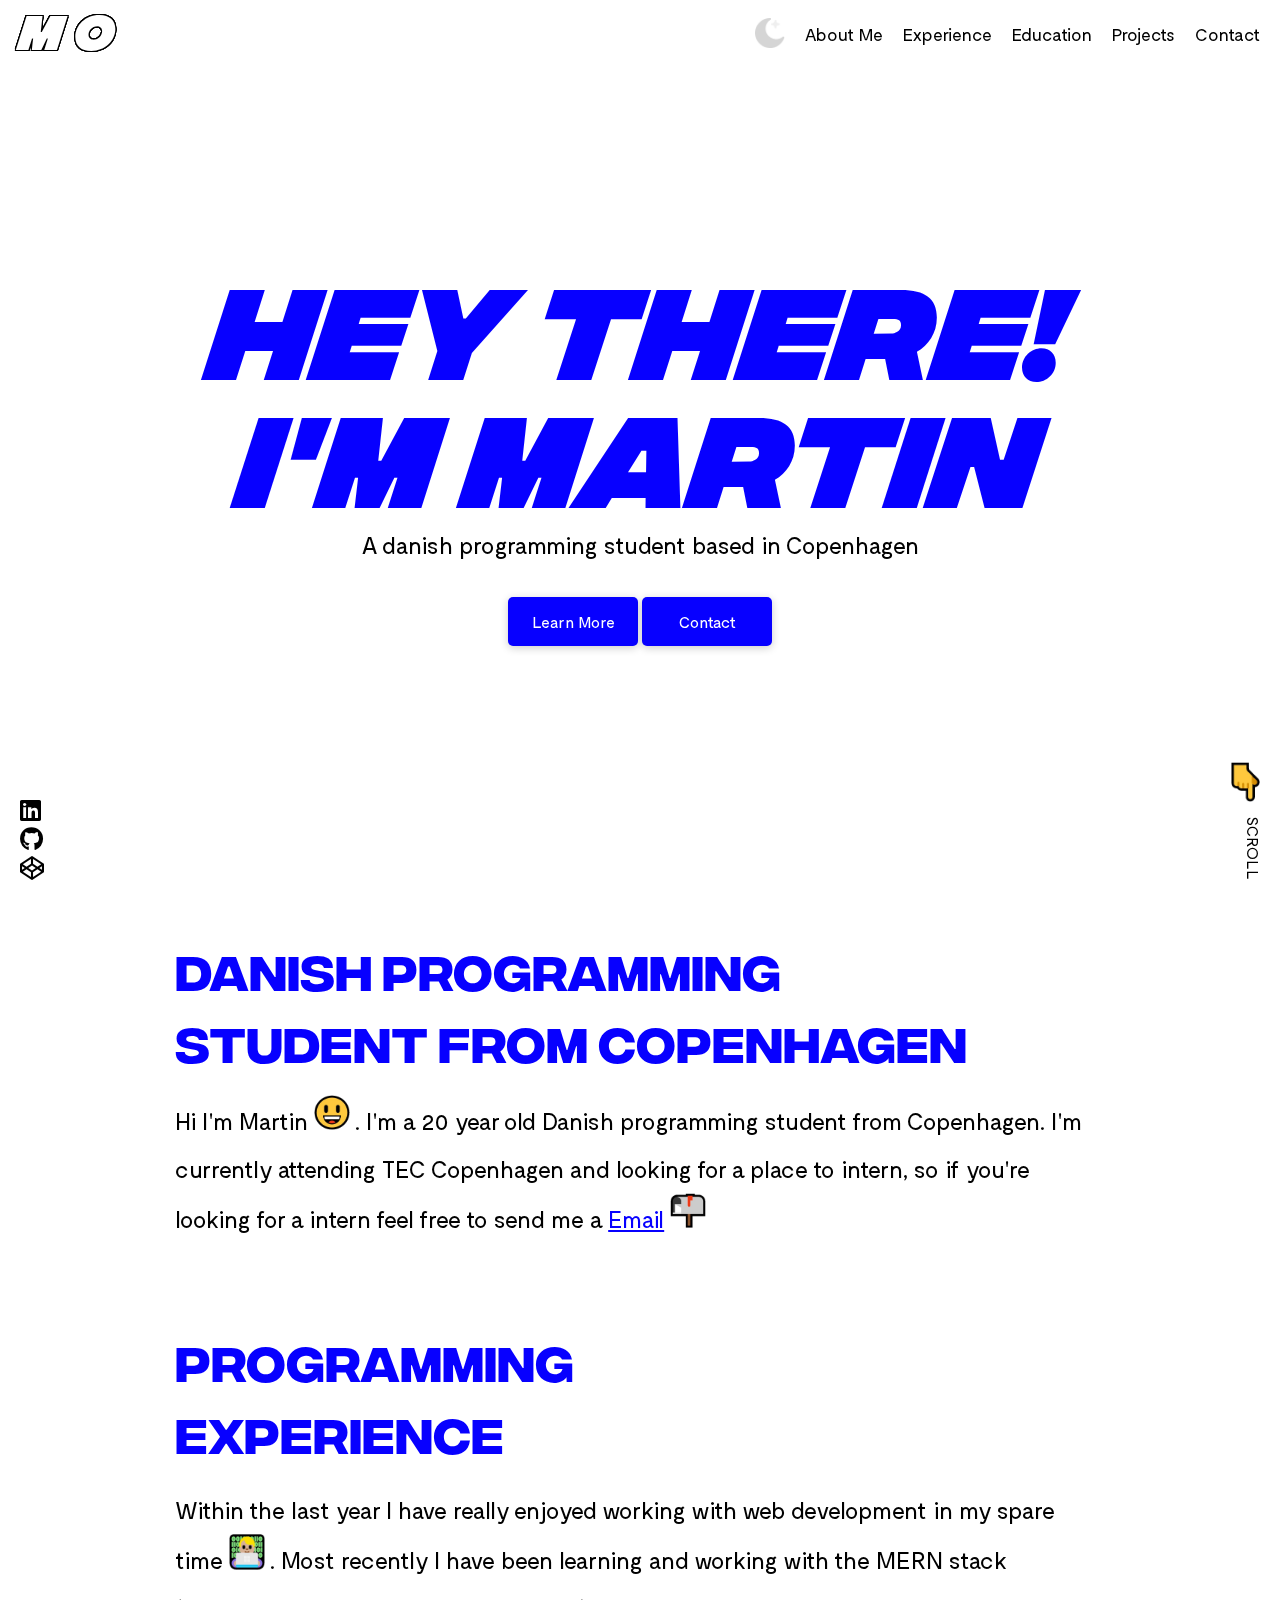
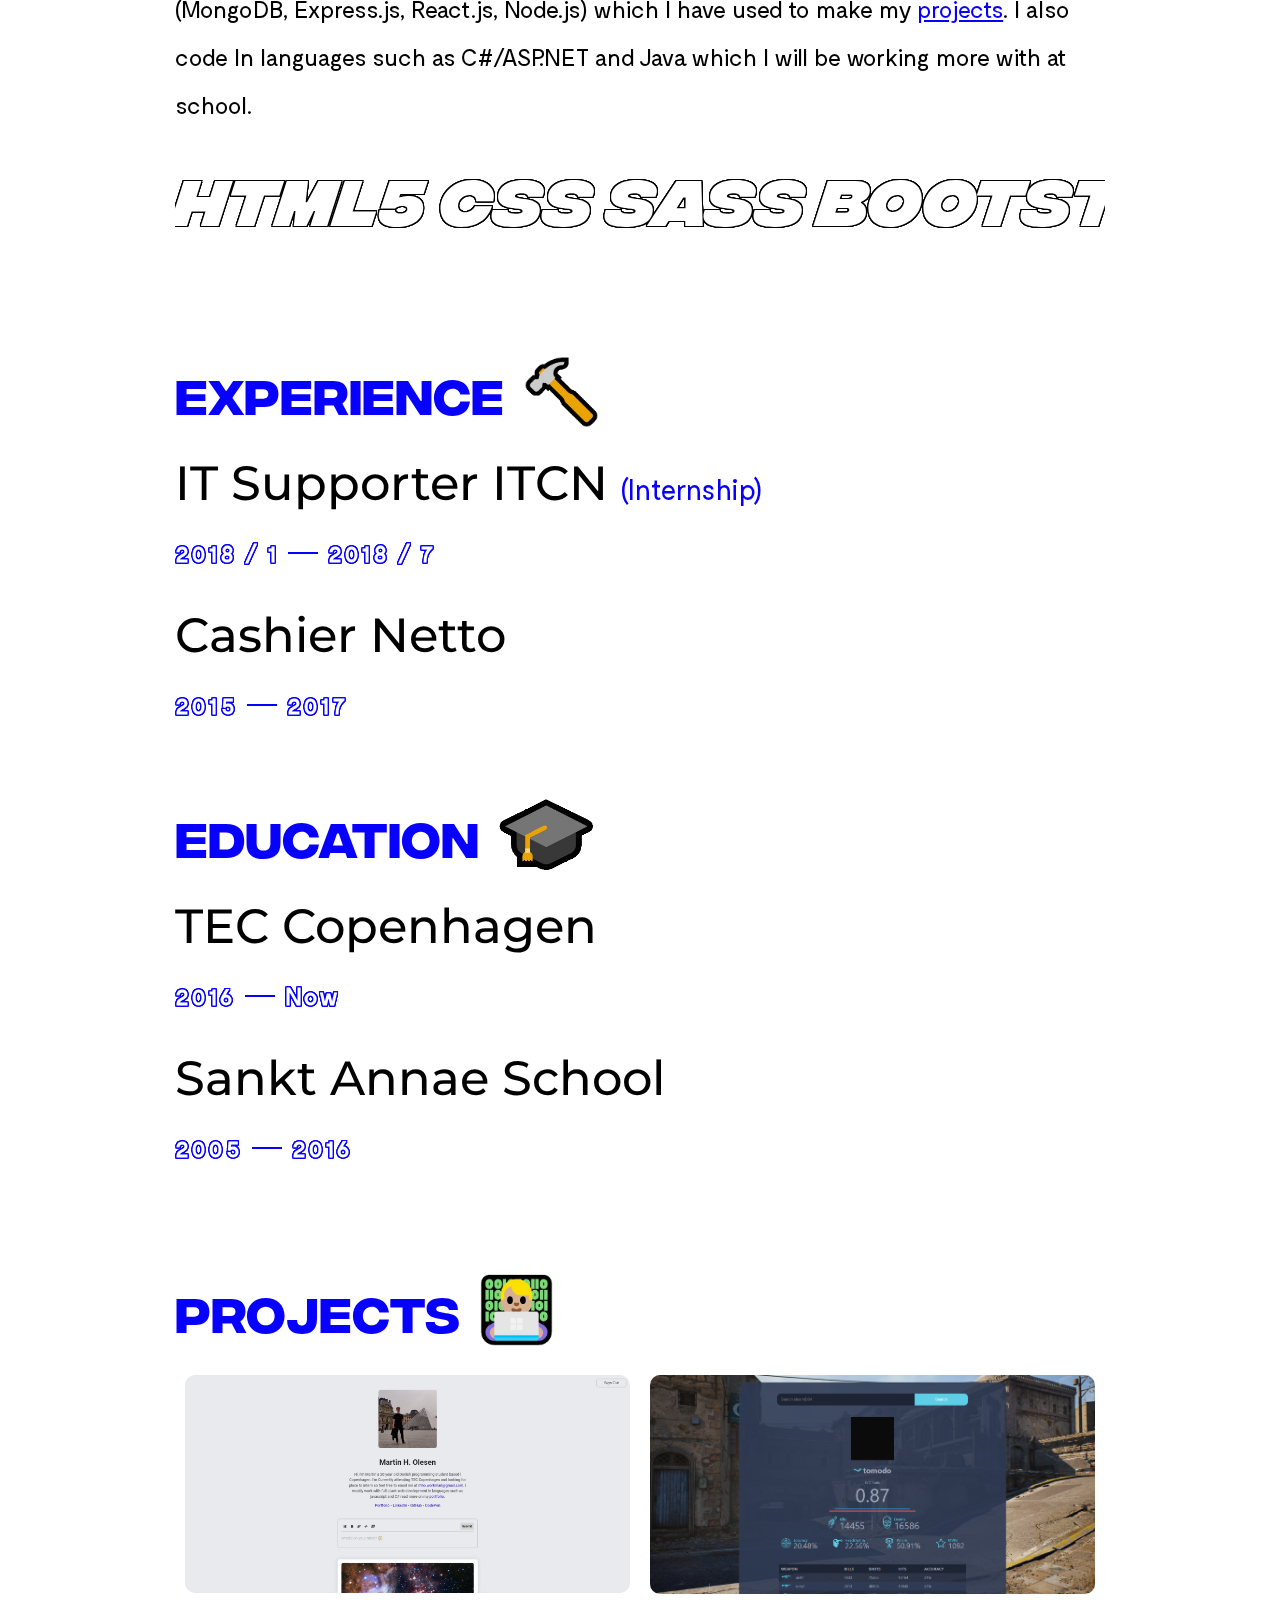
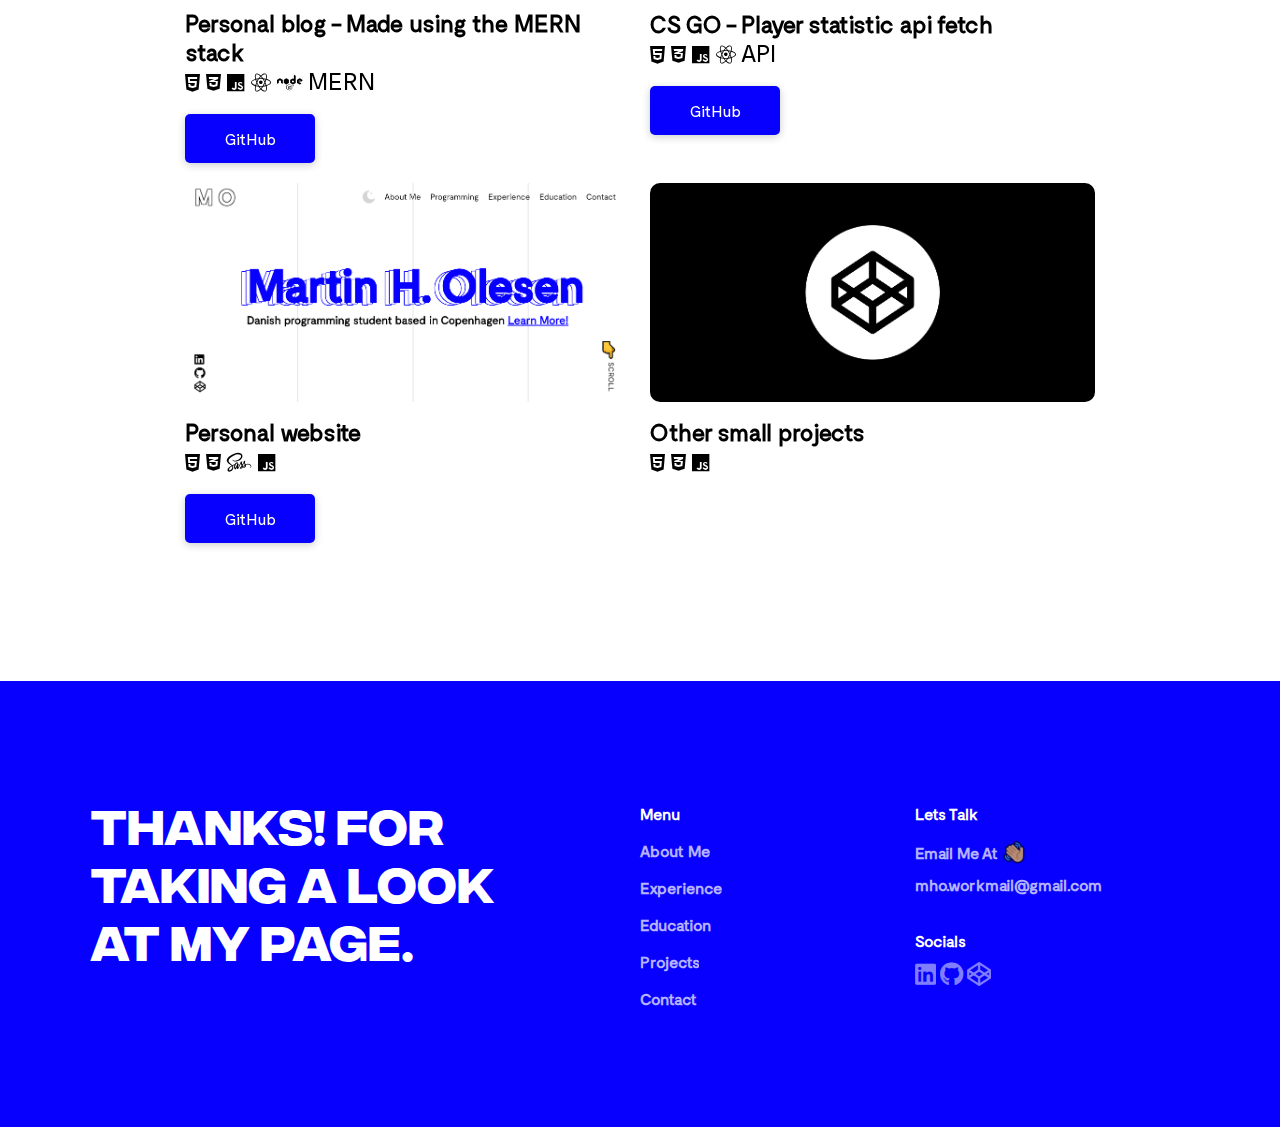
==== index.html @ a6d6a2a0 "update" ====
<html lang="en">
<head>
    <meta charset="UTF-8">
    <meta name="description" content="Martin Hesselbæk Olesen Online Resume portfolio">
    <meta name="keywords" content="HTML,CSS,Sass,JavaScript,jquery">
    <meta name="author" content="Martin Hesselbæk Olesen">
    <meta name="viewport" content="width=device-width, initial-scale=1.0">

    
    <link rel="stylesheet" href="css/index.css">
    <script src="https://ajax.googleapis.com/ajax/libs/jquery/3.5.1/jquery.min.js"></script>
    <link  rel="stylesheet" href="https://cdnjs.cloudflare.com/ajax/libs/font-awesome/5.11.2/css/all.css">
    <link href="https://fonts.googleapis.com/css?family=Roboto:400,700,900&display=swap" rel="stylesheet">

    <link rel="apple-touch-icon" href="/custom_icon.png">

    <link rel="icon" type="images/png" href="favicon.png">
    <title>Martin H. Olesen | Portfolio</title>
</head>
<body id="my-scrollbar">

        

    <!-- Happy Easter: Konami code -->
    <img loading="lazy" class="hover__image" src="images/CursorImage.jpg" alt="hover-image">

    <section class="home" id="home">    
        <nav>
            <span onclick="scrollFunc(this.id);" id="home" class="blackText__border">
                M O
            </span>

            <ul>
                <li>
                    <label for="mode">
                        <img class="mode__label" src="./images/moon.png" alt="">
                    </label>
                    <input type="checkbox" name="mode" id="mode">
                </li>

                <li>
                    <a href="javascript:;" onclick="scrollFunc(this.id);" id="about">About Me</a>
                </li>

                <li>
                    <a href="javascript:;" onclick="scrollFunc(this.id);" id="resume">Experience</a>
                </li>

                <li>
                    <a href="javascript:;" onclick="scrollFunc(this.id);" id="resume">Education</a>
                </li>

                <li>
                    <a href="javascript:;" onclick="scrollFunc(this.id);" id="projects">Projects</a>
                </li>

                <li>
                    <a href="mailto:mho.workmail@gmail.com" target="_blank" aria-label="Opens Email">Contact</a>
                </li>
            </ul>
        </nav>

        <div class="home__content">
            <h1>Hey there!<br>I'm Martin</h1><br>
            <!-- <h1>Martin<br>Olesen</h1> -->
            <h2>A danish programming student based in Copenhagen</h2><br><br>
            <a href="javascript:;" onclick="scrollFunc(this.id);" id="about" class="link__button">Learn More</a>
            <a href="mailto:mho.workmail@gmail.com" target="_blank" class="link__button">Contact</a>
        </div>

        <div class="socials">
            <ul>
                <li>
                    <a href="https://www.linkedin.com/in/martin-hesselb%C3%A6k-olesen-620b38153/" target="_blank" aria-label="Linkedin profile"><i class="fab fa-linkedin"></i></a>
                </li>

                <li>
                    <a href="https://bit.ly/376diCs" target="_blank" aria-label="Github profile"><i class="fab fa-github"></i></a>
                </li>

                <li>
                    <a href="https://bit.ly/2NBdt0K" target="_blank" aria-label="Codepen profile"><i class="fab fa-codepen"></i></a>
                </li>
            </ul>
        </div>

        <div class="scroll">
            <img src="./images/Emoji/Finger.png" alt="">
            <span>SCROLL</span> 
        </div>

    </section>

    <section class="about" id="about">
        <div class="about__section">
            <h1>
                Danish programming<br>
                student from Copenhagen
            </h1><br>
            <p>
                Hi I'm Martin
                <img loading="lazy" class="hover__image_active" src="images\Emoji\Smiley.png" alt="">
                . I'm a 20 year old Danish programming student from
                Copenhagen. I'm currently attending TEC Copenhagen and
                looking for a place to intern, so if you're looking for a intern feel free to send me a
                <a href="mailto:mho.workmail@gmail.com" target="_blank" aria-label="Opens Email" class="blue-links-underline">Email</a> <img loading="lazy" src="images\Emoji\Mailbox.png" alt="">
            </p>
        </div>

        <div class="about__section">
            <h1>
                Programming<br>
                Experience
            </h1><br>
            <p>
                Within the last year I have really enjoyed working with web development in
                my spare time <img loading="lazy" src="images\Emoji\Programmer.png" alt=""> . Most recently I have been learning and working with the MERN stack (MongoDB, Express.js, React.js, Node.js) which I have used to make my 
                <a href="javascript:;" onclick="scrollFunc(this.id);" id="projects">projects</a>. 
                I also code In languages such as C#/ASP.NET and Java which I will be working more with at school.                
            </p><br>

            <div class="marquee">
                <div style="width: 100000px">
                    <div class="marqueeContent blackText__border">
                    <h1>HTML5 CSS SASS BOOTSTRAP JAVASCRIPT REACT NODE.JS JQUERY PHP MYSQL C# JAVA ‏‏‎ </h1>
                    </div>
            
                    <div class="marqueeContent blackText__border">
                    <h1>HTML5 CSS SASS BOOTSTRAP JAVASCRIPT REACT NODE.JS JQUERY PHP MYSQL C# JAVA ‏‏‎ </h1>
                    </div>
                </div>
            </div>
        </div>      
    </section>

    <section class="resume" id="resume">
        <div class="resume__section">
            <h1>Experience <img loading="lazy" class="emojiHammer" src="images\Emoji\Hammer.png" alt=""></h1><br>

            <h1 class="resume__name">IT Supporter ITCN <span class="resume__nameBlue">(Internship)</span></h1><br>
            <h2 class="blueText__border">2018 / 1 <span class="resume__line"></span> 2018 / 7</h2>

            <h1 class="resume__name">Cashier Netto</h1><br>
            <h2 class="blueText__border">2015<span class="resume__line"></span> 2017</h2>
        </div>

        <div class="resume__section">
            <h1>Education <img loading="lazy" class="emojiHat" src="images\Emoji\Hat.png" alt=""></h1><br>

            <h1 class="resume__name">TEC Copenhagen</h1><br>
            <h2 class="blueText__border">2016 <span class="resume__line"></span> Now</h2>

            <h1 class="resume__name">Sankt Annae School</h1><br>
            <h2 class="blueText__border">2005 <span class="resume__line"></span> 2016</h2>
        </div>
    </section>

    <section class="projects" id="projects">

        <div class="projects__section">
                <h1>Projects  <img loading="lazy" class="emojiProgrammer" src="images\Emoji\Programmer.png" alt=""></h1><br>
                <div class="projects__grid">
                    <div>
                        <a href="https://blog-react-slate.herokuapp.com/" aria-label="Project" target="_blank">
                            <img loading="lazy" src="images/Projects/blogScreenshot.png" alt="">
                        </a>
                        
                        <h3>Personal blog - Made using the MERN stack</h3>
                        <p class="projects__title">
                            <i class="fab fa-html5"></i> 
                            <i class="fab fa-css3-alt"></i> 
                            <i class="fab fa-js"></i>
                            <i class="fab fa-react"></i>
                            <i class="fab fa-node"></i>
                            MERN
                        </p><br>
                        <a class="link__button" href="https://github.com/Tomodo531/React-Blog-Slate-Public" aria-label="Github project" target="_blank">GitHub</a>
                    </div>
                    <div>
                        <a href="https://tomodo531.github.io/csgo-stats-project/" aria-label="Project" target="_blank">
                            <img loading="lazy" src="images/Projects/csgoStats.PNG" alt="">
                        </a>
                        <h3>CS GO - Player statistic api fetch</h3>
                        <p>
                            <i class="fab fa-html5"></i> 
                            <i class="fab fa-css3-alt"></i> 
                            <i class="fab fa-js"></i>
                            <i class="fab fa-react"></i>
                            API
                        </p><br>
                        <a class="link__button" href="https://github.com/Tomodo531/csgo-stats-project-public" aria-label="Github project" target="_blank">GitHub</a>
                    </div>
                    <div>
                        <a href="https://tomodo531.github.io/Portfolio/" aria-label="Project" target="_blank">
                            <img loading="lazy" src="images/Projects/Portfolio.PNG" alt="">
                        </a>
                        <h3>Personal website</h3>
                        <p>
                            <i class="fab fa-html5"></i> 
                            <i class="fab fa-css3-alt"></i> 
                            <i class="fab fa-sass"></i> 
                            <i class="fab fa-js"></i>
                        </p><br>
                        <a class="link__button" href="https://github.com/Tomodo531/Portfolio" aria-label="Github project" target="_blank">GitHub</a>
                    </div>
                    <div>
                        <a href="https://bit.ly/2NBdt0K" aria-label="Project" target="_blank">
                            <img loading="lazy" src="images/Projects/codepen.png" alt="">
                        </a>
                        <h3>Other small projects</h3>
                        <p>
                          <i class="fab fa-html5"></i> 
                          <i class="fab fa-css3-alt"></i> 
                          <i class="fab fa-js"></i>
                        </p>
                    </div>
                </div>
        </div>       
    </section>

    <footer>
        <div class="footerContainer">
            <div>
                <h1>Thanks! For</h1>
                <h1>taking a look</h1>
                <h1>at my page.</h1>
            </div>

            <div>                
                <ul>
                    <li>
                        <p>Menu</p>
                    </li>

                    <li>
                        <a href="javascript:;" onclick="scrollFunc(this.id);" id="about">About Me</a>
                    </li>
    
                    <li>
                        <a href="javascript:;" onclick="scrollFunc(this.id);" id="resume">Experience</a>
                    </li>
    
                    <li>
                        <a href="javascript:;" onclick="scrollFunc(this.id);" id="resume">Education</a>
                    </li>
    
                    <li>
                        <a href="javascript:;" onclick="scrollFunc(this.id);" id="projects">Projects</a>
                    </li>
    
                    <li>
                        <a href="mailto:mho.workmail@gmail.com" target="_blank" aria-label="Opens Email">Contact</a>
                    </li>
                </ul>
            </div>
    
            <div>
                <ul>
                    <li>                      
                        <p>Lets Talk</p>
                    </li>
    
                    <li class="footerContainer__contact">
                        <span class="footer-link">Email Me At <img loading="lazy" class="emojiHand" src="images/Emoji/Waving.png" alt=""></span><br>
                        <a class="footer-link" href="mailto:mho.workmail@gmail.com">mho.workmail@gmail.com</a><br>
                    </li>
    
                    <li>
                        <br><p>Socials</p>
                    </li>
    
                    <li>                        
                        <a href="https://www.linkedin.com/in/martin-hesselb%C3%A6k-olesen-620b38153/" target="_blank" aria-label="Linkedin profile"><i class="fab fa-linkedin"></i></a>                    
                        <a href="https://bit.ly/376diCs" target="_blank" aria-label="Github profile"><i class="fab fa-github"></i></a>                    
                        <a href="https://bit.ly/2NBdt0K" target="_blank" aria-label="Codepen profile"><i class="fab fa-codepen"></i></a>
                    </li>
                </ul>
            </div>
        </div> 
        
        
        <span class="Konami"><i class="fa fa-arrow-circle-up"></i> <i class="fa fa-arrow-circle-up"></i>
        <i class="fa fa-arrow-circle-down"></i> <i class="fa fa-arrow-circle-down"></i>
        <i class="fa fa-arrow-circle-left"></i> <i class="fa fa-arrow-circle-right"></i>
        <i class="fa fa-arrow-circle-left"></i> <i class="fa fa-arrow-circle-right"></i>
        B A ENTER</span>
    </footer>

    <script src="./js/smooth-scrollbar.js"></script>
    <script src="./js/index.js"></script>
</body>
</html>
---- css/index.css ----
@import url("https://fonts.googleapis.com/css2?family=Montserrat:ital,wght@0,100;0,200;0,300;0,400;0,500;0,600;0,700;0,800;0,900;1,100;1,200;1,300;1,400;1,500;1,600;1,700;1,800;1,900&display=swap");
html {
  --blue: #0700ff;
  --blueHover: #2119fd;
  --contentColor: #000000;
  --textBorderBlack: #000000;
  --background: #ffffff;
  --labelScale: grayscale(1);
  --konami: #0700ff;
}

html[data-theme='dark'] {
  --blue: #6957e2;
  --blueHover: #7968e9;
  --contentColor: #ffffff;
  --textBorderBlack: #ffffff;
  --background: #2f3439;
  --labelScale: grayscale(0);
  --konami: #9c91e2;
}

@font-face {
  font-family: Moderat-Regular;
  src: url(./fonts/Moderat-Regular.ttf);
}

@font-face {
  font-family: IntegralCF-Regular;
  src: url(./fonts/IntegralCF-Regular.otf);
}

@font-face {
  font-family: IntegralCF-DemiBold;
  src: url(./fonts/IntegralCF-DemiBold.otf);
}

@font-face {
  font-family: IntegralCF-ExtraBold;
  src: url(./fonts/IntegralCF-ExtraBold.otf);
}

@font-face {
  font-family: IntegralCF-HeavyOblique;
  src: url(./fonts/IntegralCF-HeavyOblique.otf);
}

* {
  font-family: 'Moderat-Regular', sans-serif;
  padding: 0;
  margin: 0;
}

html {
  scroll-behavior: smooth;
  background-color: var(--background);
}

.transition {
  -webkit-transition: all .3s ease;
  transition: all .3s ease;
}

p,
span,
h2,
h3,
a,
i {
  color: var(--contentColor);
}

.blackText__border {
  text-shadow: 1px 1px 0 var(--textBorderBlack), -1px 1px 0 var(--textBorderBlack), 1px -1px 0 var(--textBorderBlack), -1px -1px 0 var(--textBorderBlack), 0px 1px 0 var(--textBorderBlack), 0px -1px 0 var(--textBorderBlack), -1px 0px 0 var(--textBorderBlack), 1px 0px 0 var(--textBorderBlack), 1px 1px 0 var(--textBorderBlack), -1px 1px 0 var(--textBorderBlack), 1px -1px 0 var(--textBorderBlack), -1px -1px 0 var(--textBorderBlack), 0px 1px 0 var(--textBorderBlack), 0px -1px 0 var(--textBorderBlack), -1px 0px 0 var(--textBorderBlack), 1px 0px 0 var(--textBorderBlack), 1px 1px 0 var(--textBorderBlack), -1px 1px 0 var(--textBorderBlack), 1px -1px 0 var(--textBorderBlack), -1px -1px 0 var(--textBorderBlack), 1px 1px 0 var(--textBorderBlack), -1px 1px 0 var(--textBorderBlack), 1px -1px 0 var(--textBorderBlack), -1px -1px 0 var(--textBorderBlack);
  color: var(--background);
}

.blueText__border {
  text-shadow: 1px 1px 0 var(--blue), -1px 1px 0 var(--blue), 1px -1px 0 var(--blue), -1px -1px 0 var(--blue), 0px 1px 0 var(--blue), 0px -1px 0 var(--blue), -1px 0px 0 var(--blue), 1px 0px 0 var(--blue), 1px 1px 0 var(--blue), -1px 1px 0 var(--blue), 1px -1px 0 var(--blue), -1px -1px 0 var(--blue), 0px 1px 0 var(--blue), 0px -1px 0 var(--blue), -1px 0px 0 var(--blue), 1px 0px 0 var(--blue), 1px 1px 0 var(--blue), -1px 1px 0 var(--blue), 1px -1px 0 var(--blue), -1px -1px 0 var(--blue), 1px 1px 0 var(--blue), -1px 1px 0 var(--blue), 1px -1px 0 var(--blue), -1px -1px 0 var(--blue);
  color: var(--background);
}

.link__button {
  min-width: 100px;
  display: inline-block;
  background-color: var(--blue);
  border-radius: 5px;
  -webkit-transition: all .3s;
  transition: all .3s;
  text-align: center;
  padding: 1px 6px;
  -webkit-box-shadow: 0 2px 8px 0 rgba(0, 0, 0, 0.2);
          box-shadow: 0 2px 8px 0 rgba(0, 0, 0, 0.2);
  color: white;
  text-decoration: none;
  font-weight: 500;
  padding: 15px;
}

.link__button:hover {
  background-color: var(--blueHover);
  -webkit-box-shadow: 0 0 20px 0 rgba(0, 0, 0, 0.12), 0 2px 6px 0 rgba(0, 0, 0, 0.24);
          box-shadow: 0 0 20px 0 rgba(0, 0, 0, 0.12), 0 2px 6px 0 rgba(0, 0, 0, 0.24);
}

.hover__image {
  position: absolute;
  display: none;
  z-index: 0;
  max-width: 200px;
  max-height: 400px;
}

.hover__image img {
  width: 100%;
  height: 100%;
  -o-object-fit: contain;
  object-fit: contain;
  -webkit-filter: brightness(125%);
  filter: brightness(125%);
}

nav {
  display: -webkit-box;
  display: -ms-flexbox;
  display: flex;
  -webkit-box-align: center;
      -ms-flex-align: center;
          align-items: center;
  position: absolute;
  z-index: 100;
  background: var(--background);
  top: 0;
  left: 0;
  right: 0;
  padding: 10px 20px 10px 20px;
  -webkit-transition: color .3s ease, background .3s ease;
  transition: color .3s ease, background .3s ease;
}

nav span {
  font-family: IntegralCF-HeavyOblique;
  font-weight: 700;
  font-size: 3rem;
  display: block;
  line-height: 35px;
  height: 3rem;
  cursor: pointer;
}

nav ul {
  display: -webkit-box;
  display: -ms-flexbox;
  display: flex;
  -webkit-box-align: center;
      -ms-flex-align: center;
          align-items: center;
  list-style: none;
  padding: 0;
  margin: 0;
  margin-left: auto;
}

nav li {
  float: left;
  padding-left: 20px;
}

nav li label img {
  height: 30px;
  -webkit-filter: var(--labelScale);
          filter: var(--labelScale);
}

nav li input {
  display: none;
}

nav li a {
  font-size: 18px;
  text-decoration: none;
  font-weight: 500;
  -webkit-transition: color .2s ease;
  transition: color .2s ease;
}

nav li a:hover {
  color: var(--blue);
}

.home {
  position: relative;
  display: -webkit-box;
  display: -ms-flexbox;
  display: flex;
  -webkit-box-pack: center;
      -ms-flex-pack: center;
          justify-content: center;
  -webkit-box-align: center;
      -ms-flex-align: center;
          align-items: center;
  width: 100%;
  height: 100vh;
  -webkit-box-sizing: border-box;
          box-sizing: border-box;
}

.home__content {
  width: 100%;
  text-align: center;
  padding: 15px;
}

.home__content h1 {
  font-family: IntegralCF-HeavyOblique, sans-serif;
  position: relative;
  font-weight: 800;
  line-height: 1;
  color: var(--blue);
}

.home__content h2 {
  font-weight: 500;
}

.home .socials {
  position: absolute;
  bottom: 0;
  left: 0;
  padding: 20px;
}

.home .socials ul {
  list-style: none;
  padding: 0;
  margin: 0;
  margin-left: auto;
}

.home .socials li {
  padding-top: 5px;
}

.home .socials li a {
  font-size: 1.5rem;
  text-decoration: none;
  color: black;
  -webkit-transition: color .2s ease;
  transition: color .2s ease;
}

.home .socials li a:hover {
  color: var(--blue);
}

.home .scroll {
  display: -webkit-box;
  display: -ms-flexbox;
  display: flex;
  -webkit-box-orient: vertical;
  -webkit-box-direction: normal;
      -ms-flex-direction: column;
          flex-direction: column;
  -webkit-box-align: center;
      -ms-flex-align: center;
          align-items: center;
  position: absolute;
  bottom: 0;
  right: 0;
  padding: 20px;
}

.home .scroll img {
  display: block;
  height: 40px;
  margin: 0 0 15px 0;
  -webkit-animation-name: Bopping;
          animation-name: Bopping;
  -webkit-animation-duration: 1.5s;
          animation-duration: 1.5s;
  -webkit-animation-fill-mode: forwards;
          animation-fill-mode: forwards;
  -webkit-animation-iteration-count: infinite;
          animation-iteration-count: infinite;
}

.home .scroll span {
  display: block;
  -webkit-writing-mode: vertical-rl;
      -ms-writing-mode: tb-rl;
          writing-mode: vertical-rl;
  text-orientation: mixed;
  margin-right: -15px;
}

@-webkit-keyframes Bopping {
  0% {
    -webkit-transform: translate(0px, 0px);
    transform: translate(0px, 0px);
  }
  50% {
    -webkit-transform: translate(0px, 10px);
    transform: translate(0px, 10px);
  }
  100% {
    -webkit-transform: translate(0px, 0px);
    transform: translate(0px, 0px);
  }
}

.about p {
  font-size: 1.5em;
  font-weight: 500;
  line-height: 2;
}

.about img {
  height: 2.2rem;
}

.about a {
  color: var(--blue);
}

.about .marquee {
  width: 100%;
  position: relative;
  overflow: hidden;
}

.about .marqueeContent {
  display: inline-block;
  -webkit-animation: Scroll 50s forwards linear infinite;
          animation: Scroll 50s forwards linear infinite;
}

.about .marqueeContent h1 {
  font-family: IntegralCF-HeavyOblique;
  font-weight: 600;
  font-size: 4em;
  color: var(--background);
}

@-webkit-keyframes Scroll {
  0% {
    -webkit-transform: translate(0, 0);
            transform: translate(0, 0);
  }
  100% {
    -webkit-transform: translate(-100%, 0);
            transform: translate(-100%, 0);
  }
}

@keyframes Scroll {
  0% {
    -webkit-transform: translate(0, 0);
            transform: translate(0, 0);
  }
  100% {
    -webkit-transform: translate(-100%, 0);
            transform: translate(-100%, 0);
  }
}

.resume .emojiHammer {
  -webkit-animation-name: HammerEmoji;
          animation-name: HammerEmoji;
}

.resume .emojiHat {
  -webkit-animation-name: HatEmoji;
          animation-name: HatEmoji;
}

.resume .emojiHat,
.resume .emojiHammer {
  -webkit-animation-duration: 10s;
          animation-duration: 10s;
  -webkit-animation-fill-mode: forwards;
          animation-fill-mode: forwards;
  -webkit-animation-iteration-count: infinite;
          animation-iteration-count: infinite;
}

.resume h2 {
  display: -webkit-box;
  display: -ms-flexbox;
  display: flex;
  -webkit-box-align: center;
      -ms-flex-align: center;
          align-items: center;
  font-weight: 600;
  margin-bottom: 2rem;
  letter-spacing: 2.5;
}

.resume h1.resume__name {
  display: block;
  font-family: 'Montserrat', sans-serif;
  color: var(--contentColor);
  font-weight: 500;
}

.resume span.resume__nameBlue {
  font-size: .6em;
  color: var(--blue);
}

.resume span.resume__line {
  display: inline-block;
  width: 30px;
  height: 1.5px;
  margin: 2px 10px 0 10px;
  background: var(--blue);
}

@-webkit-keyframes HammerEmoji {
  0% {
    -webkit-transform: rotate(0deg);
    transform: rotate(0deg);
  }
  70% {
    -webkit-transform: rotate(0deg);
    transform: rotate(0deg);
  }
  77.5% {
    -webkit-transform: rotate(-45deg);
    transform: rotate(-45deg);
  }
  85% {
    -webkit-transform: rotate(0deg);
    transform: rotate(0deg);
  }
  92.5% {
    -webkit-transform: rotate(-45deg);
    transform: rotate(-45deg);
  }
  100% {
    -webkit-transform: rotate(0deg);
    transform: rotate(0deg);
  }
}

@-webkit-keyframes HatEmoji {
  0% {
    -webkit-transform: rotate(0deg);
    transform: rotate(0deg);
  }
  70% {
    -webkit-transform: rotate(0deg);
    transform: rotate(0deg);
  }
  85% {
    -webkit-transform: rotate(360deg);
    transform: rotate(360deg);
  }
  100% {
    -webkit-transform: rotate(0deg);
    transform: rotate(0deg);
  }
}

.projects .emojiProgrammer {
  -webkit-animation-name: ProgrammerEmoji;
          animation-name: ProgrammerEmoji;
  -webkit-animation-duration: 10s;
          animation-duration: 10s;
  -webkit-animation-fill-mode: forwards;
          animation-fill-mode: forwards;
  -webkit-animation-iteration-count: infinite;
          animation-iteration-count: infinite;
}

.projects__grid {
  width: 100%;
  display: -ms-grid;
  display: grid;
  -ms-grid-columns: (minmax(350px, 1fr))[auto-fit];
      grid-template-columns: repeat(auto-fit, minmax(350px, 1fr));
}

.projects__grid div {
  padding: 10px;
}

.projects__grid div img {
  width: 100%;
  border-radius: 10px;
  margin-bottom: 15px;
}

.projects__grid div h3 {
  font-weight: 600;
  font-size: 1.5em;
}

.projects__grid div p {
  font-size: 1.5em;
}

.projects__grid div p i {
  font-size: 20px;
}

@-webkit-keyframes ProgrammerEmoji {
  0% {
    -webkit-transform: rotate(0deg);
    transform: rotate(0deg);
  }
  70% {
    -webkit-transform: rotate(0deg);
    transform: rotate(0deg);
  }
  80% {
    -webkit-transform: rotate(-45deg);
    transform: rotate(-45deg);
  }
  90% {
    -webkit-transform: rotate(45deg);
    transform: rotate(45deg);
  }
  100% {
    -webkit-transform: rotate(0deg);
    transform: rotate(0deg);
  }
}

footer {
  position: relative;
  width: 100%;
  -webkit-box-sizing: border-box;
          box-sizing: border-box;
  background: var(--blue);
  margin-top: 3em;
  padding: 7em 2em 5em 2em;
}

footer .footerContainer {
  width: 100%;
  max-width: 1100px;
  margin: auto;
  display: -ms-grid;
  display: grid;
  -ms-grid-columns: (minmax(270px, 1fr))[auto-fit];
      grid-template-columns: repeat(auto-fit, minmax(270px, 1fr));
  -webkit-box-pack: center;
      -ms-flex-pack: center;
          justify-content: center;
}

footer .footerContainer div {
  padding-bottom: 2em;
}

footer .footerContainer h1 {
  font-family: IntegralCF-DemiBold;
  color: #ffffff;
  font-weight: 500;
}

footer ul {
  list-style: none;
  padding: 0;
  margin: 0;
  margin-left: auto;
}

footer li {
  padding-top: 5px;
}

footer li p {
  color: #ffffff;
  line-height: 2;
  font-weight: 600;
}

footer li a,
footer li span {
  font-size: 1rem;
  text-decoration: none;
  color: #ffffff;
  opacity: .7;
  font-weight: 600;
  line-height: 2;
  -webkit-transition: color .2s ease;
  transition: color .2s ease;
}

footer li i {
  font-weight: 400;
  font-size: 1.5rem;
  text-decoration: none;
  color: #ffffff;
  opacity: .7;
}

footer li img {
  height: 1.5rem;
  -webkit-transform: translateY(5px);
          transform: translateY(5px);
}

footer .footerContainer__contact:hover .emojiHand {
  -webkit-animation: Waving .8s forwards;
          animation: Waving .8s forwards;
  -webkit-transform-origin: bottom right;
          transform-origin: bottom right;
}

footer .Konami {
  display: block;
  position: absolute;
  left: 0;
  right: 0;
  bottom: 0;
  text-align: center;
  padding: 10px;
  color: var(--konami);
}

footer .Konami i {
  color: var(--konami);
}

@-webkit-keyframes Waving {
  0% {
    -webkit-transform: rotate(0deg) translateY(5px);
            transform: rotate(0deg) translateY(5px);
  }
  20% {
    -webkit-transform: rotate(-20deg) translateY(5px);
            transform: rotate(-20deg) translateY(5px);
  }
  40% {
    -webkit-transform: rotate(20deg) translateY(5px);
            transform: rotate(20deg) translateY(5px);
  }
  60% {
    -webkit-transform: rotate(-20deg) translateY(5px);
            transform: rotate(-20deg) translateY(5px);
  }
  80% {
    -webkit-transform: rotate(20deg) translateY(5px);
            transform: rotate(20deg) translateY(5px);
  }
  100% {
    -webkit-transform: rotate(0deg) translateY(5px);
            transform: rotate(0deg) translateY(5px);
  }
}

@keyframes Waving {
  0% {
    -webkit-transform: rotate(0deg) translateY(5px);
            transform: rotate(0deg) translateY(5px);
  }
  20% {
    -webkit-transform: rotate(-20deg) translateY(5px);
            transform: rotate(-20deg) translateY(5px);
  }
  40% {
    -webkit-transform: rotate(20deg) translateY(5px);
            transform: rotate(20deg) translateY(5px);
  }
  60% {
    -webkit-transform: rotate(-20deg) translateY(5px);
            transform: rotate(-20deg) translateY(5px);
  }
  80% {
    -webkit-transform: rotate(20deg) translateY(5px);
            transform: rotate(20deg) translateY(5px);
  }
  100% {
    -webkit-transform: rotate(0deg) translateY(5px);
            transform: rotate(0deg) translateY(5px);
  }
}

.about,
.resume,
.projects {
  width: 100%;
  max-width: 1000px;
  -webkit-box-sizing: border-box;
          box-sizing: border-box;
  margin: auto;
  overflow: auto;
}

.about h1,
.resume h1,
.projects h1 {
  display: -webkit-box;
  display: -ms-flexbox;
  display: flex;
  font-family: IntegralCF-DemiBold;
}

.about h1 img,
.resume h1 img,
.projects h1 img {
  height: 1.5em;
  margin-left: 20px;
}

.about__section,
.resume__section,
.projects__section {
  margin: 2em 0 5em 0;
}

@media only screen and (max-width: 600px) {
  .about,
  .resume,
  .projects {
    padding: 0 1em 0 1em;
  }
  .about h1,
  .resume h1,
  .projects h1 {
    font-size: 2.1em;
    line-height: 1.5;
    color: var(--blue);
  }
  .about p {
    font-size: 1.3em;
  }
  .about .marqueeContent h1 {
    font-size: 3em;
  }
  .footerContainer div:nth-child(1) {
    grid-column: span 1fr;
  }
  .home__content h1 {
    font-size: 4em;
  }
  .footerContainer h1 {
    font-size: 2.5em;
  }
}

@media only screen and (min-width: 600px) {
  .about,
  .resume,
  .projects {
    padding: 0 2em 0 2em;
  }
  .about h1,
  .resume h1,
  .projects h1 {
    font-size: 2.8em;
    line-height: 1.5;
    color: var(--blue);
  }
  .footerContainer div:nth-child(1) {
    grid-column: span 2;
  }
  .home__content h1 {
    font-size: 6em;
  }
  .footerContainer h1 {
    font-size: 3em;
  }
}

@media only screen and (max-width: 710px) {
  nav ul li:nth-child(n + 2) {
    display: none;
  }
}

@media only screen and (min-width: 992px) {
  .about,
  .resume,
  .projects {
    padding: 0 2.2em 0 2.2em;
  }
  .about h1,
  .resume h1,
  .projects h1 {
    font-size: 3em;
    line-height: 1.5;
    color: var(--blue);
  }
  .footerContainer div:nth-child(1) {
    grid-column: span 2;
  }
  .home__content h1 {
    font-size: 8em;
  }
}
/*# sourceMappingURL=index.css.map */
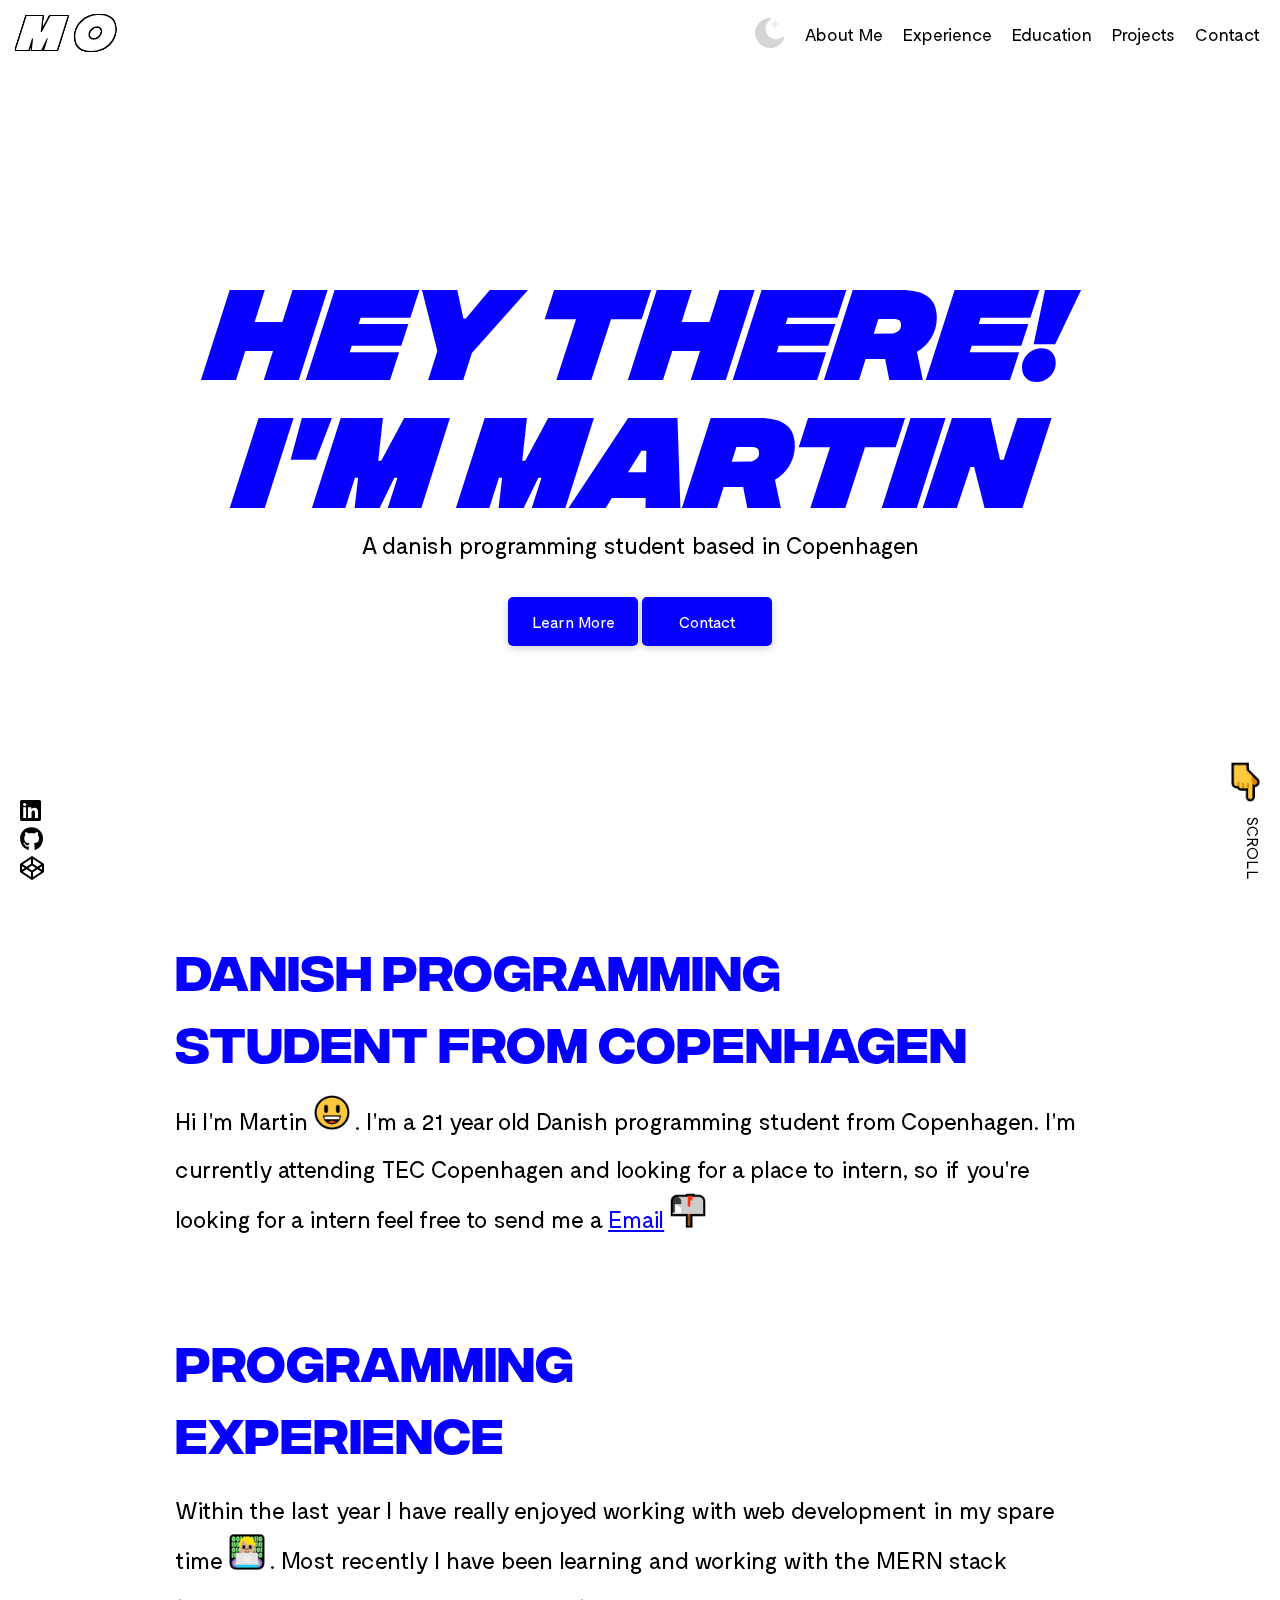
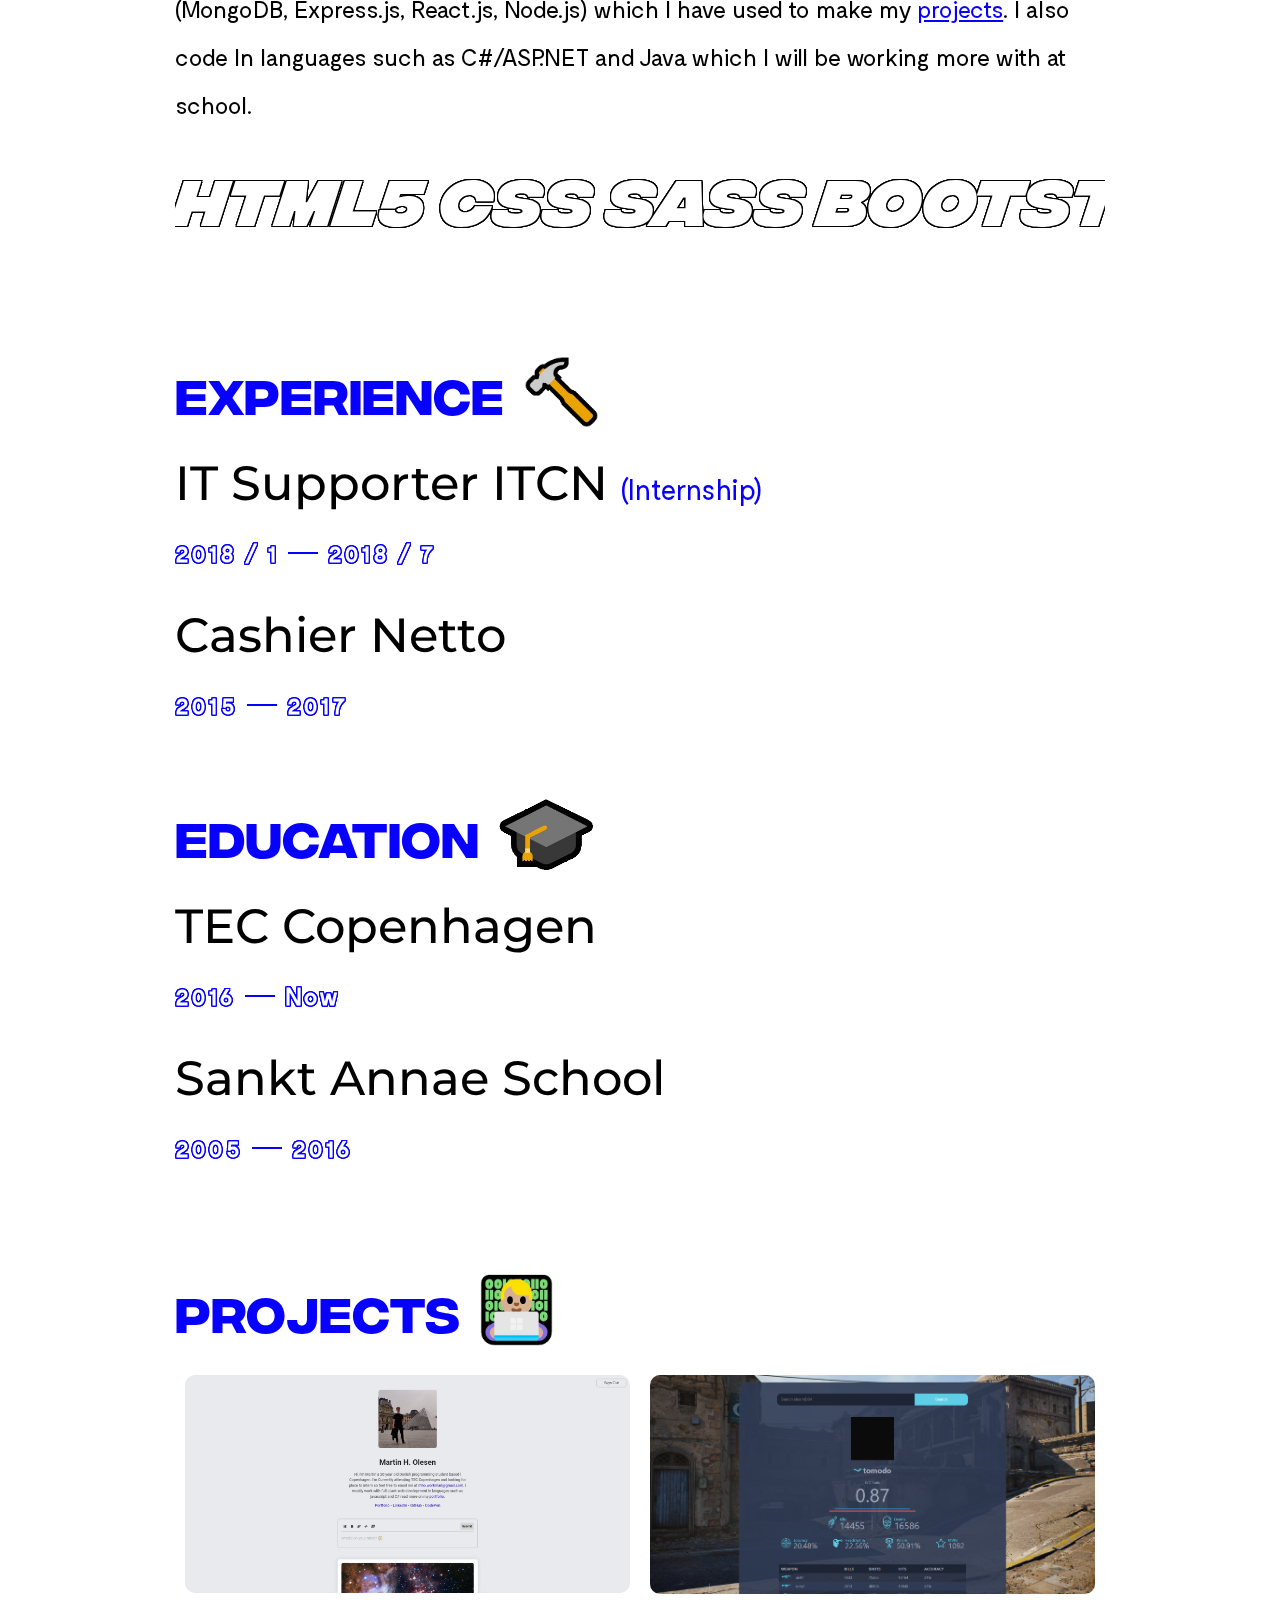
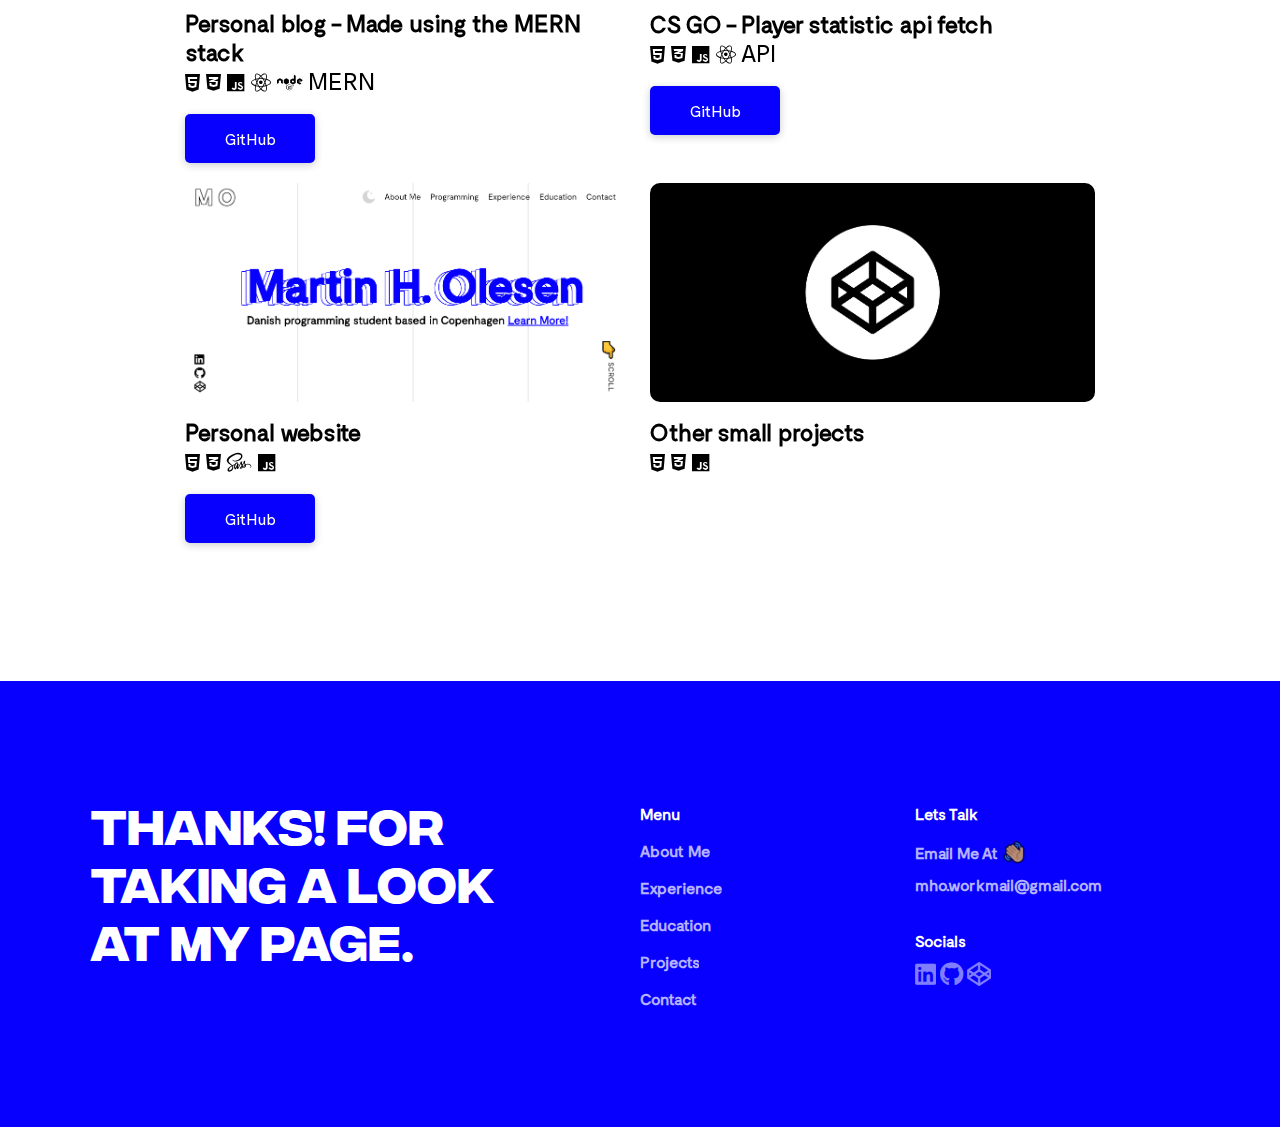
==== commit f4782dd7: "Update" ====
--- a/index.html
+++ b/index.html
@@ -100,7 +100,7 @@
             <p>
                 Hi I'm Martin
                 <img loading="lazy" class="hover__image_active" src="images\Emoji\Smiley.png" alt="">
-                . I'm a 20 year old Danish programming student from
+                . I'm a 21 year old Danish programming student from
                 Copenhagen. I'm currently attending TEC Copenhagen and
                 looking for a place to intern, so if you're looking for a intern feel free to send me a
                 <a href="mailto:mho.workmail@gmail.com" target="_blank" aria-label="Opens Email" class="blue-links-underline">Email</a> <img loading="lazy" src="images\Emoji\Mailbox.png" alt="">
@@ -289,4 +289,4 @@
     <script src="./js/smooth-scrollbar.js"></script>
     <script src="./js/index.js"></script>
 </body>
-</html>+</html>
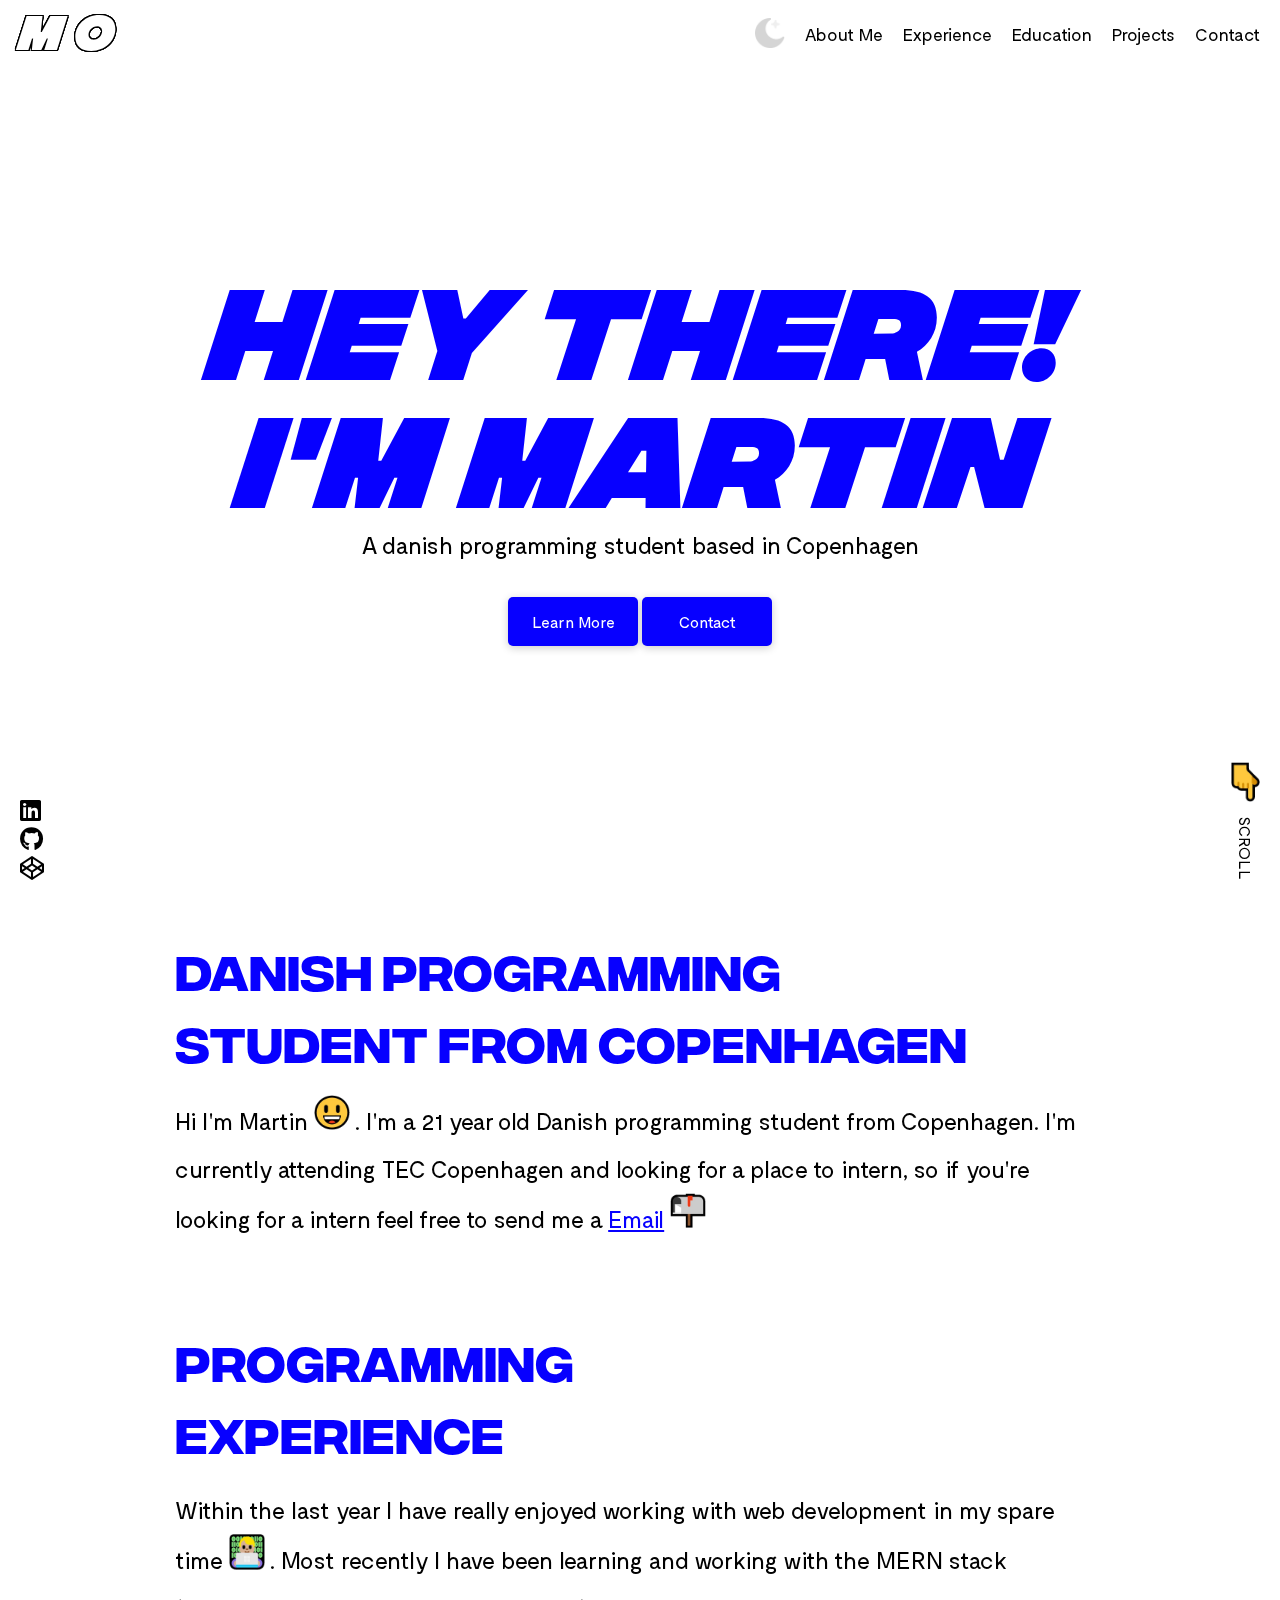
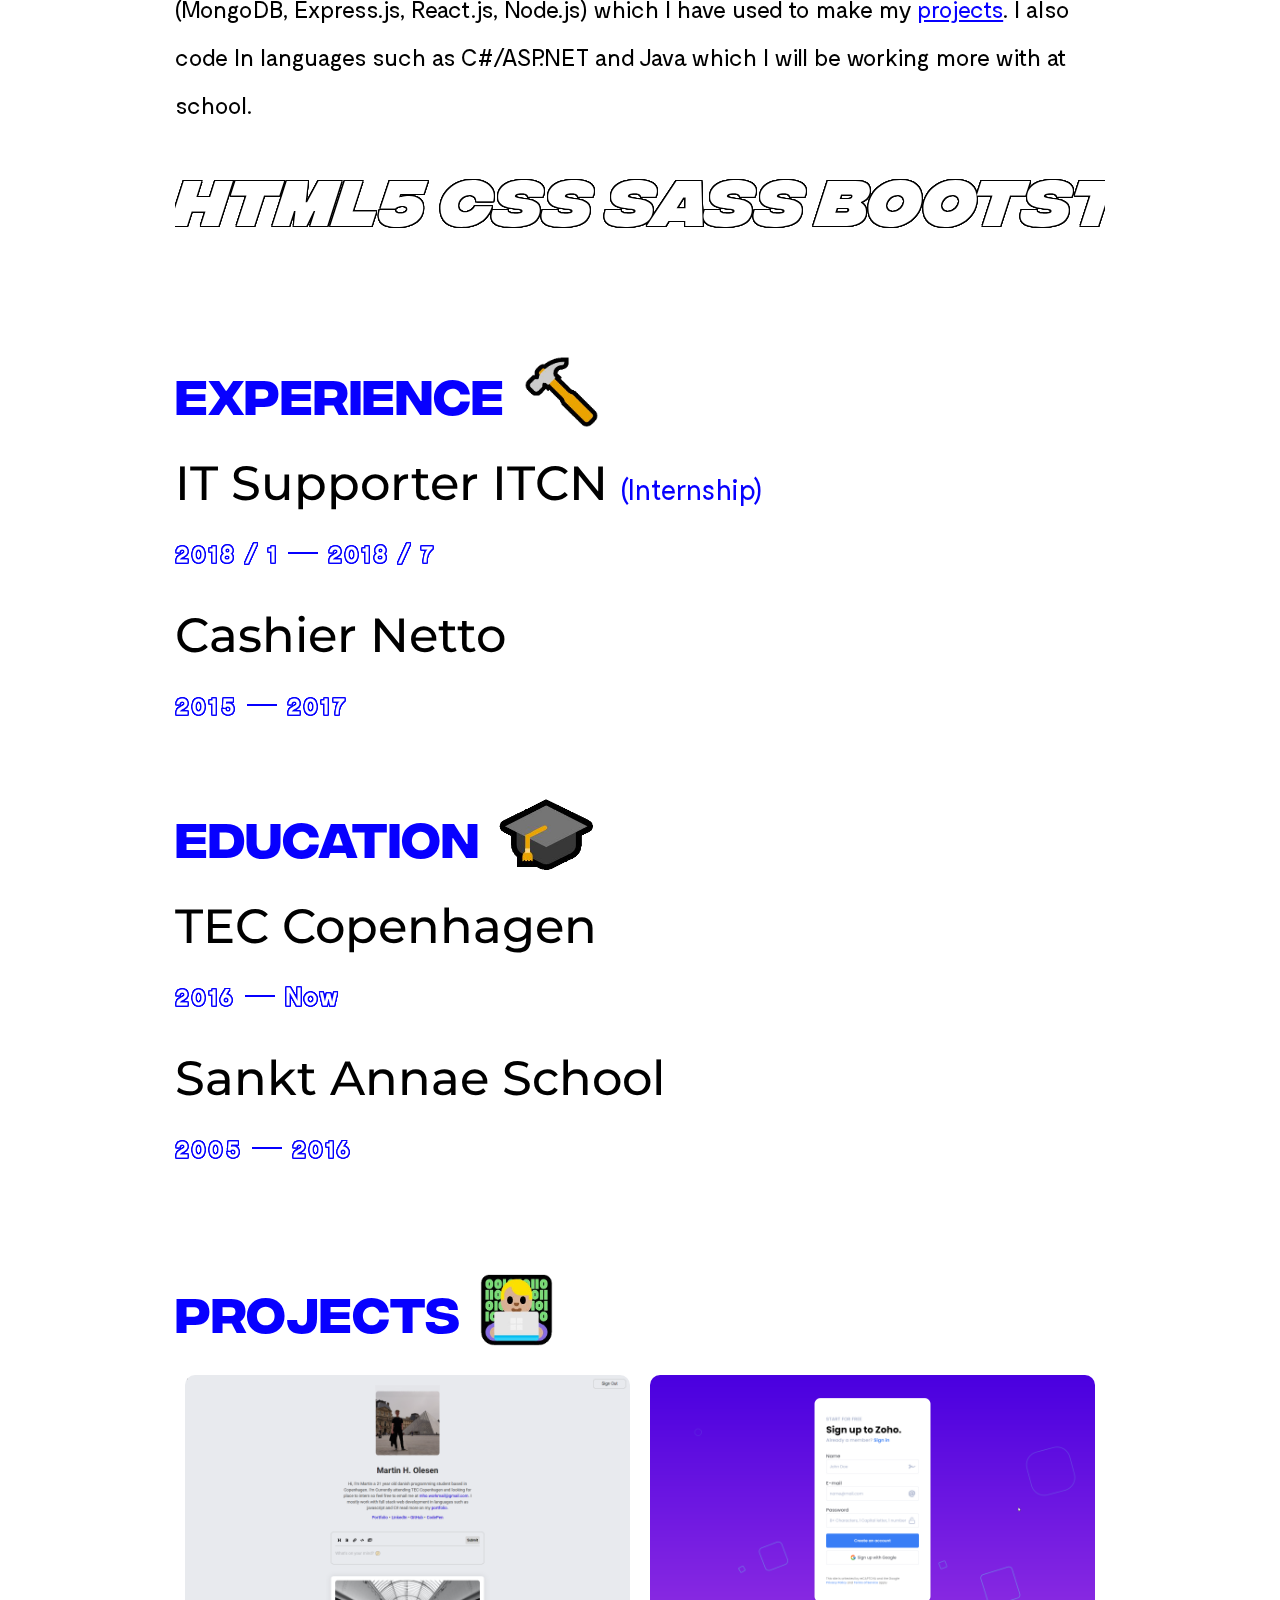
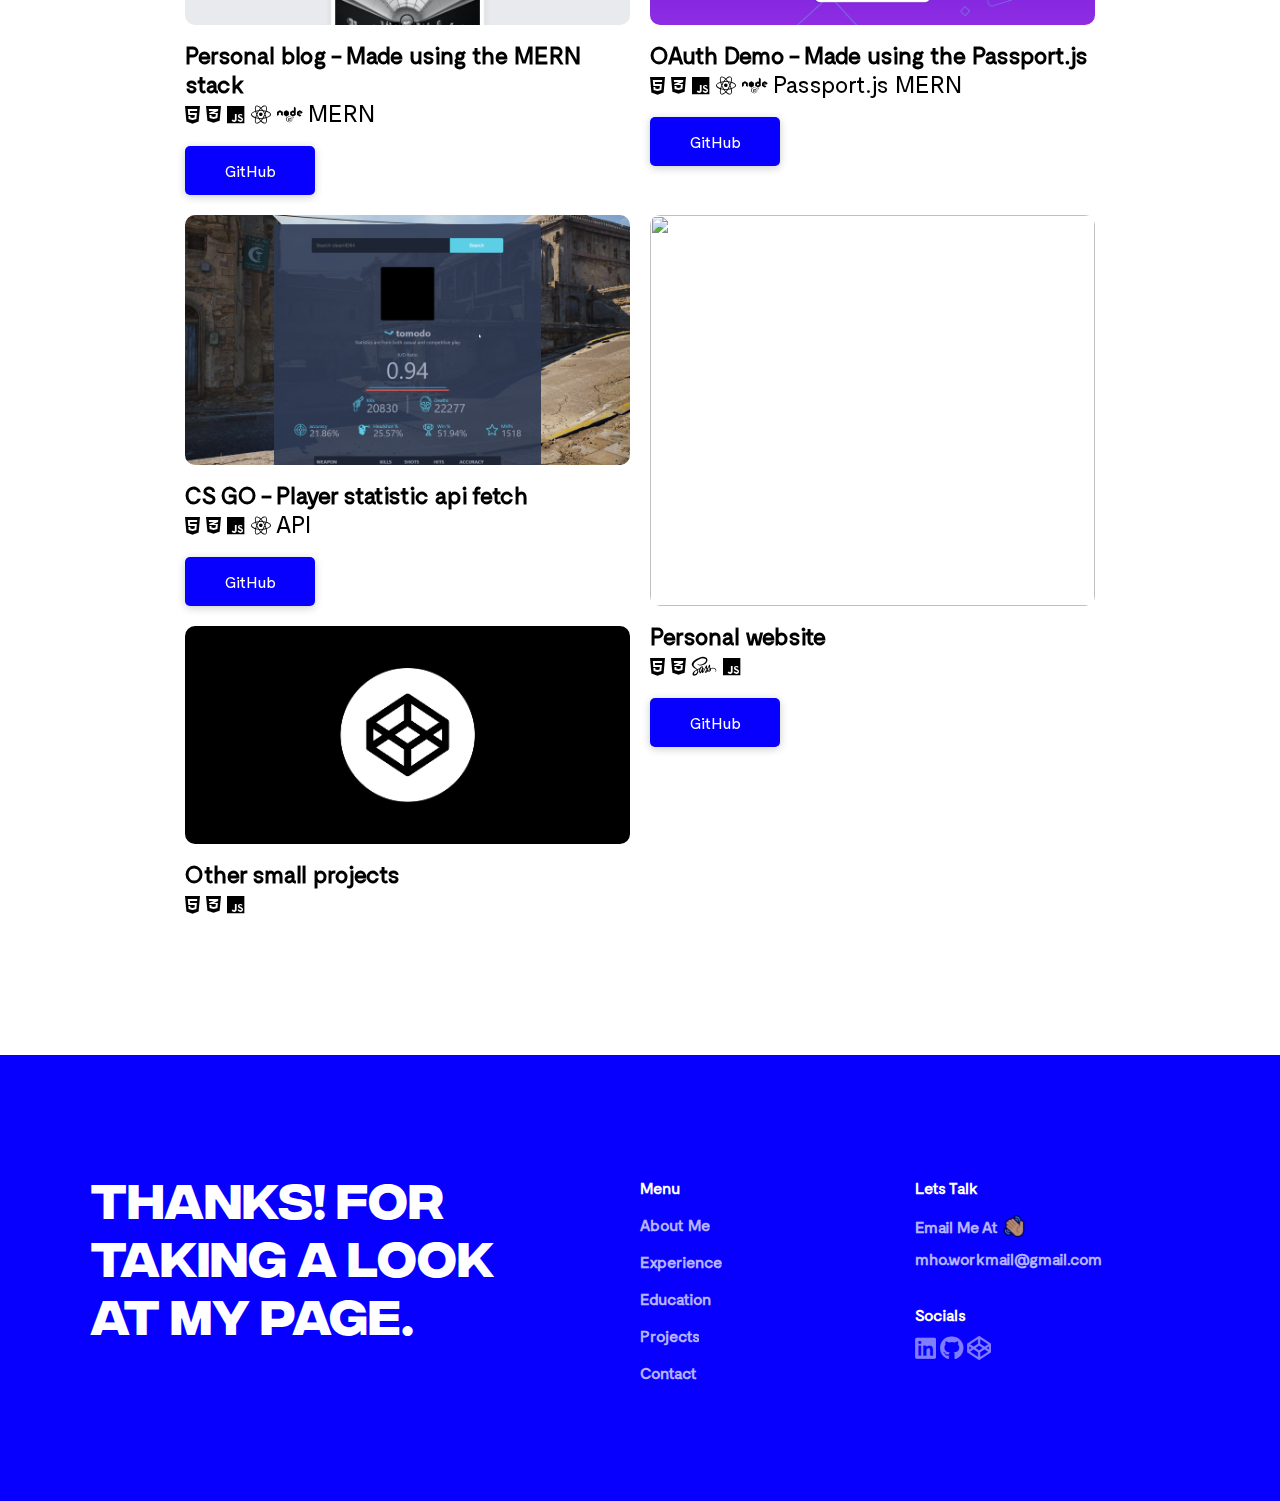
==== commit 94de7c5c: "Updated projects and fixed scroll" ====
--- a/index.html
+++ b/index.html
@@ -177,6 +177,23 @@
                         <a class="link__button" href="https://github.com/Tomodo531/React-Blog-Slate-Public" aria-label="Github project" target="_blank">GitHub</a>
                     </div>
                     <div>
+                        <a href="https://oauth-project.herokuapp.com/" aria-label="Project" target="_blank">
+                            <img loading="lazy" src="images/Projects/OAuthDemo.png" alt="">
+                        </a>
+                        
+                        <h3>OAuth Demo - Made using the Passport.js</h3>
+                        <p class="projects__title">
+                            <i class="fab fa-html5"></i> 
+                            <i class="fab fa-css3-alt"></i> 
+                            <i class="fab fa-js"></i>
+                            <i class="fab fa-react"></i>
+                            <i class="fab fa-node"></i>
+                            Passport.js
+                            MERN
+                        </p><br>
+                        <a class="link__button" href="https://github.com/Tomodo531/OAuth-Public" aria-label="Github project" target="_blank">GitHub</a>
+                    </div>
+                    <div>
                         <a href="https://tomodo531.github.io/csgo-stats-project/" aria-label="Project" target="_blank">
                             <img loading="lazy" src="images/Projects/csgoStats.PNG" alt="">
                         </a>
@@ -192,7 +209,7 @@
                     </div>
                     <div>
                         <a href="https://tomodo531.github.io/Portfolio/" aria-label="Project" target="_blank">
-                            <img loading="lazy" src="images/Projects/Portfolio.PNG" alt="">
+                            <img loading="lazy" src="images/Projects/Portfolio.png" alt="">
                         </a>
                         <h3>Personal website</h3>
                         <p>
--- a/css/index.css
+++ b/css/index.css
@@ -289,7 +289,6 @@
       -ms-writing-mode: tb-rl;
           writing-mode: vertical-rl;
   text-orientation: mixed;
-  margin-right: -15px;
 }
 
 @-webkit-keyframes Bopping {
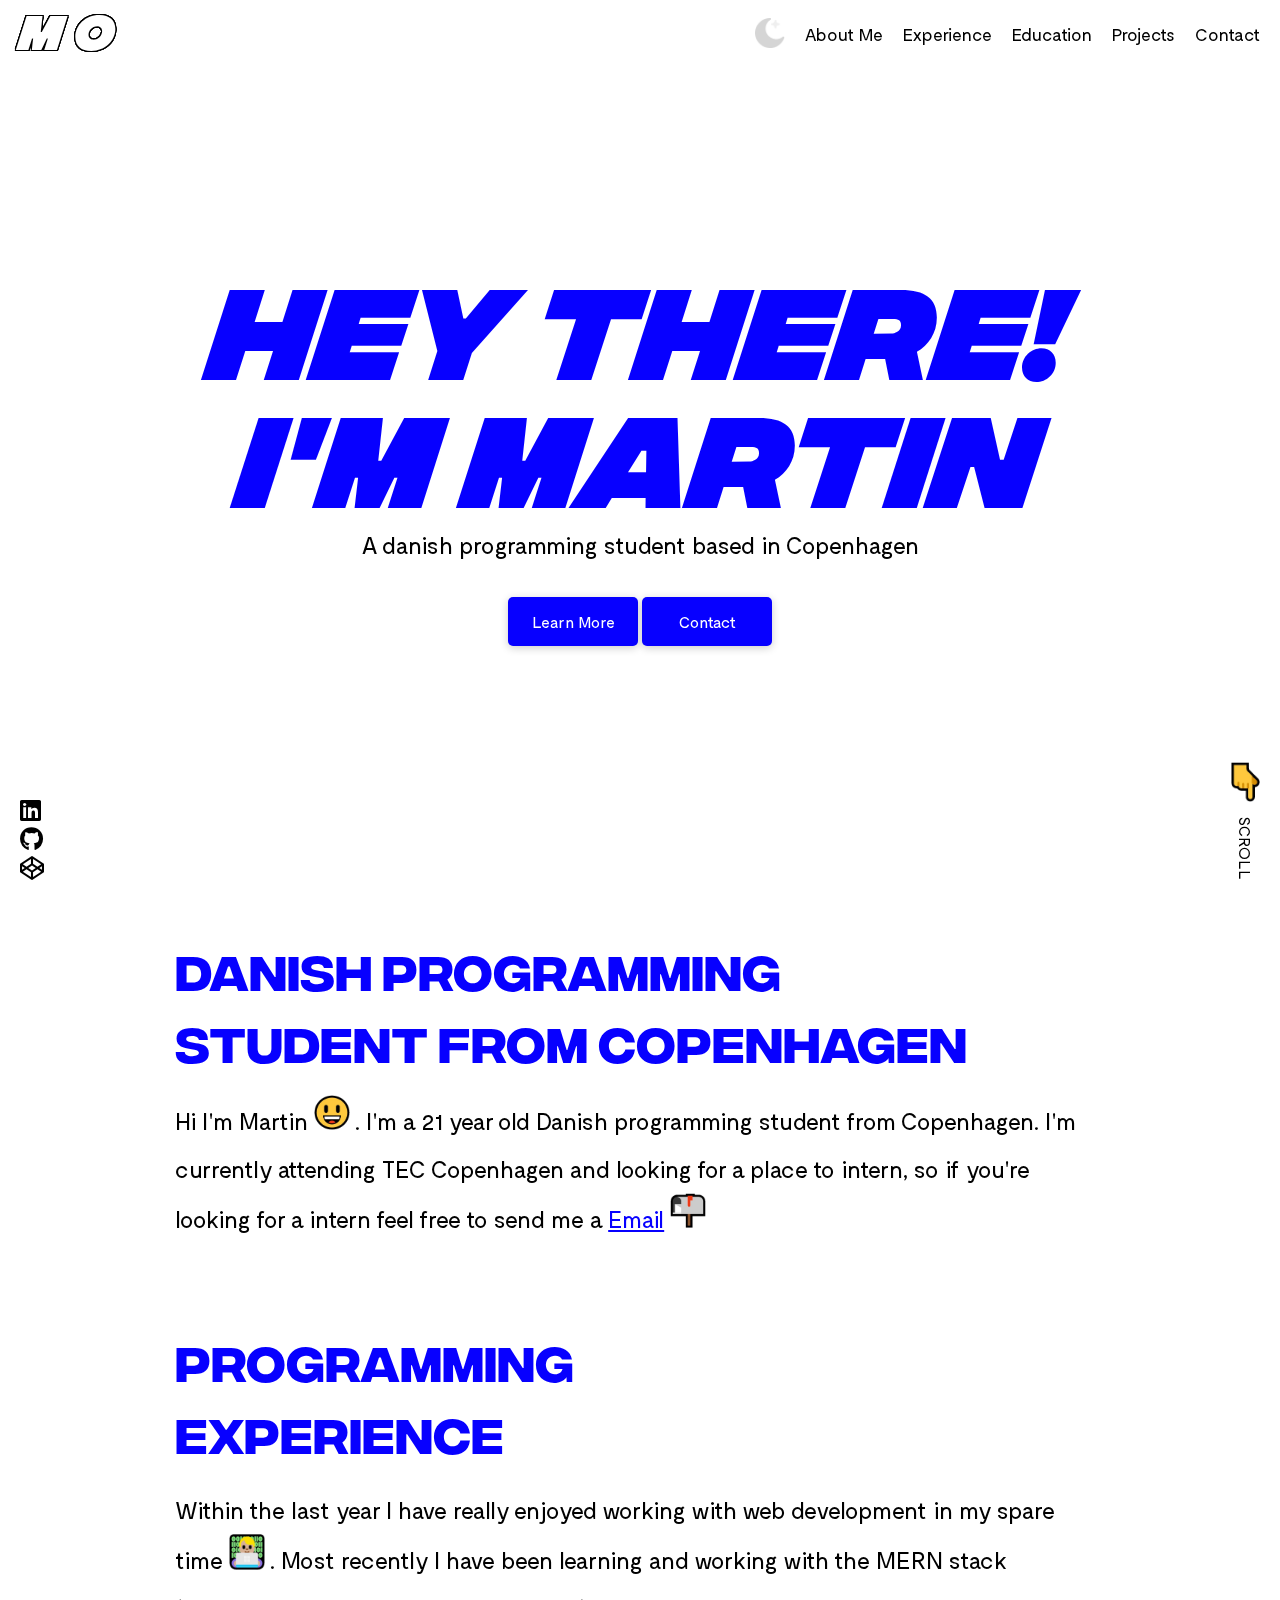
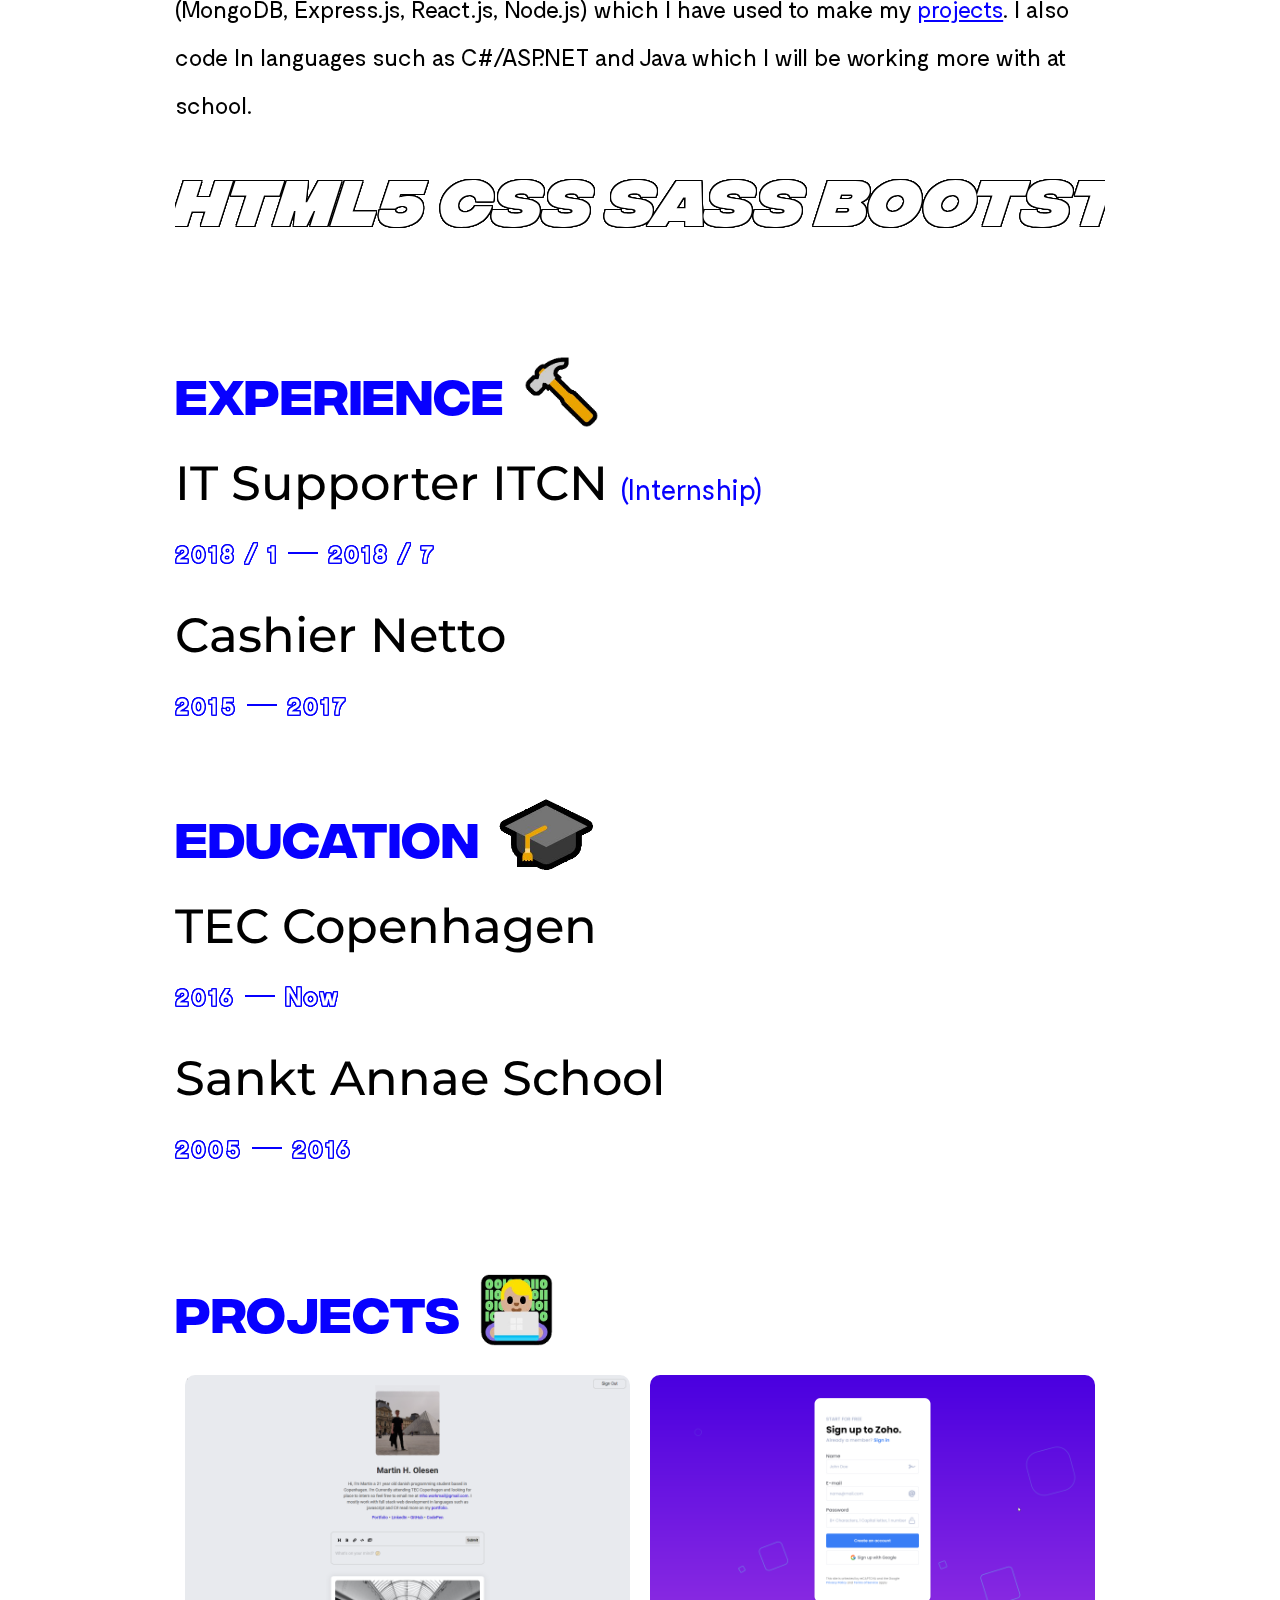
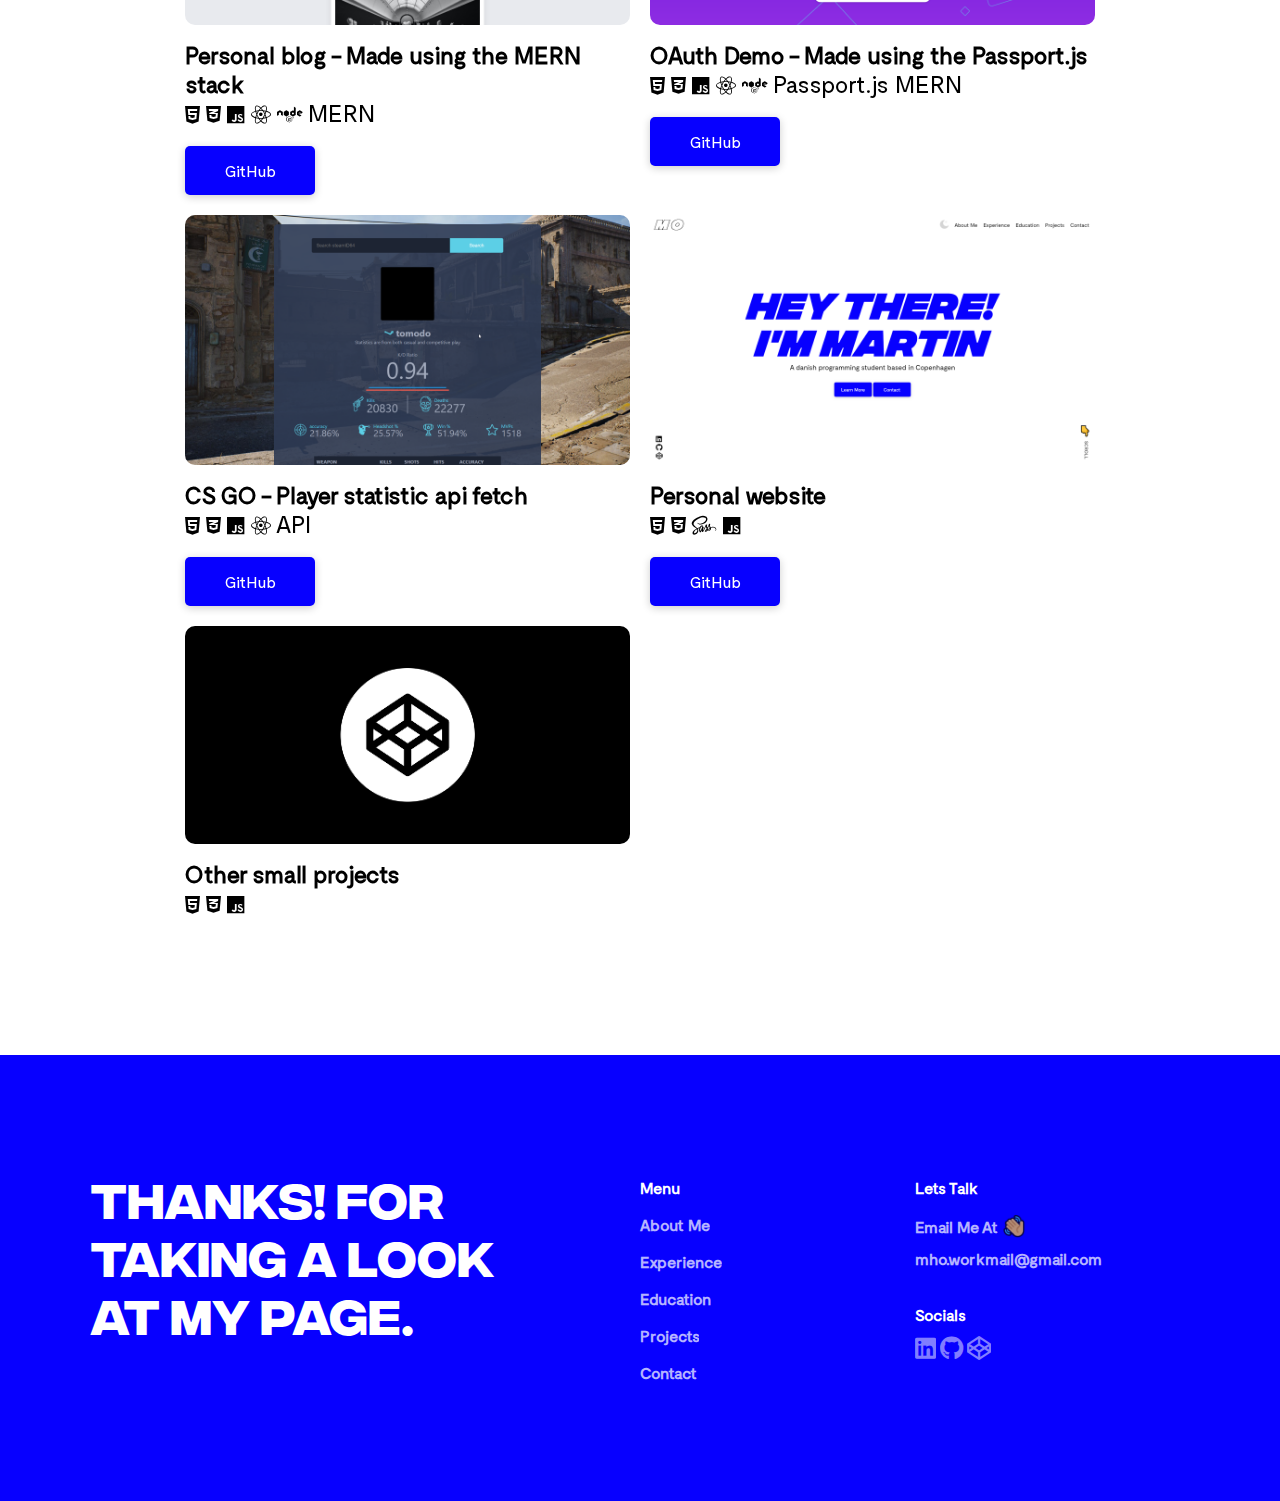
==== commit 85210a29: "fix port image" ====
--- a/index.html
+++ b/index.html
@@ -209,7 +209,7 @@
                     </div>
                     <div>
                         <a href="https://tomodo531.github.io/Portfolio/" aria-label="Project" target="_blank">
-                            <img loading="lazy" src="images/Projects/Portfolio.png" alt="">
+                            <img loading="lazy" src="images/Projects/Portfolio.PNG" alt="">
                         </a>
                         <h3>Personal website</h3>
                         <p>
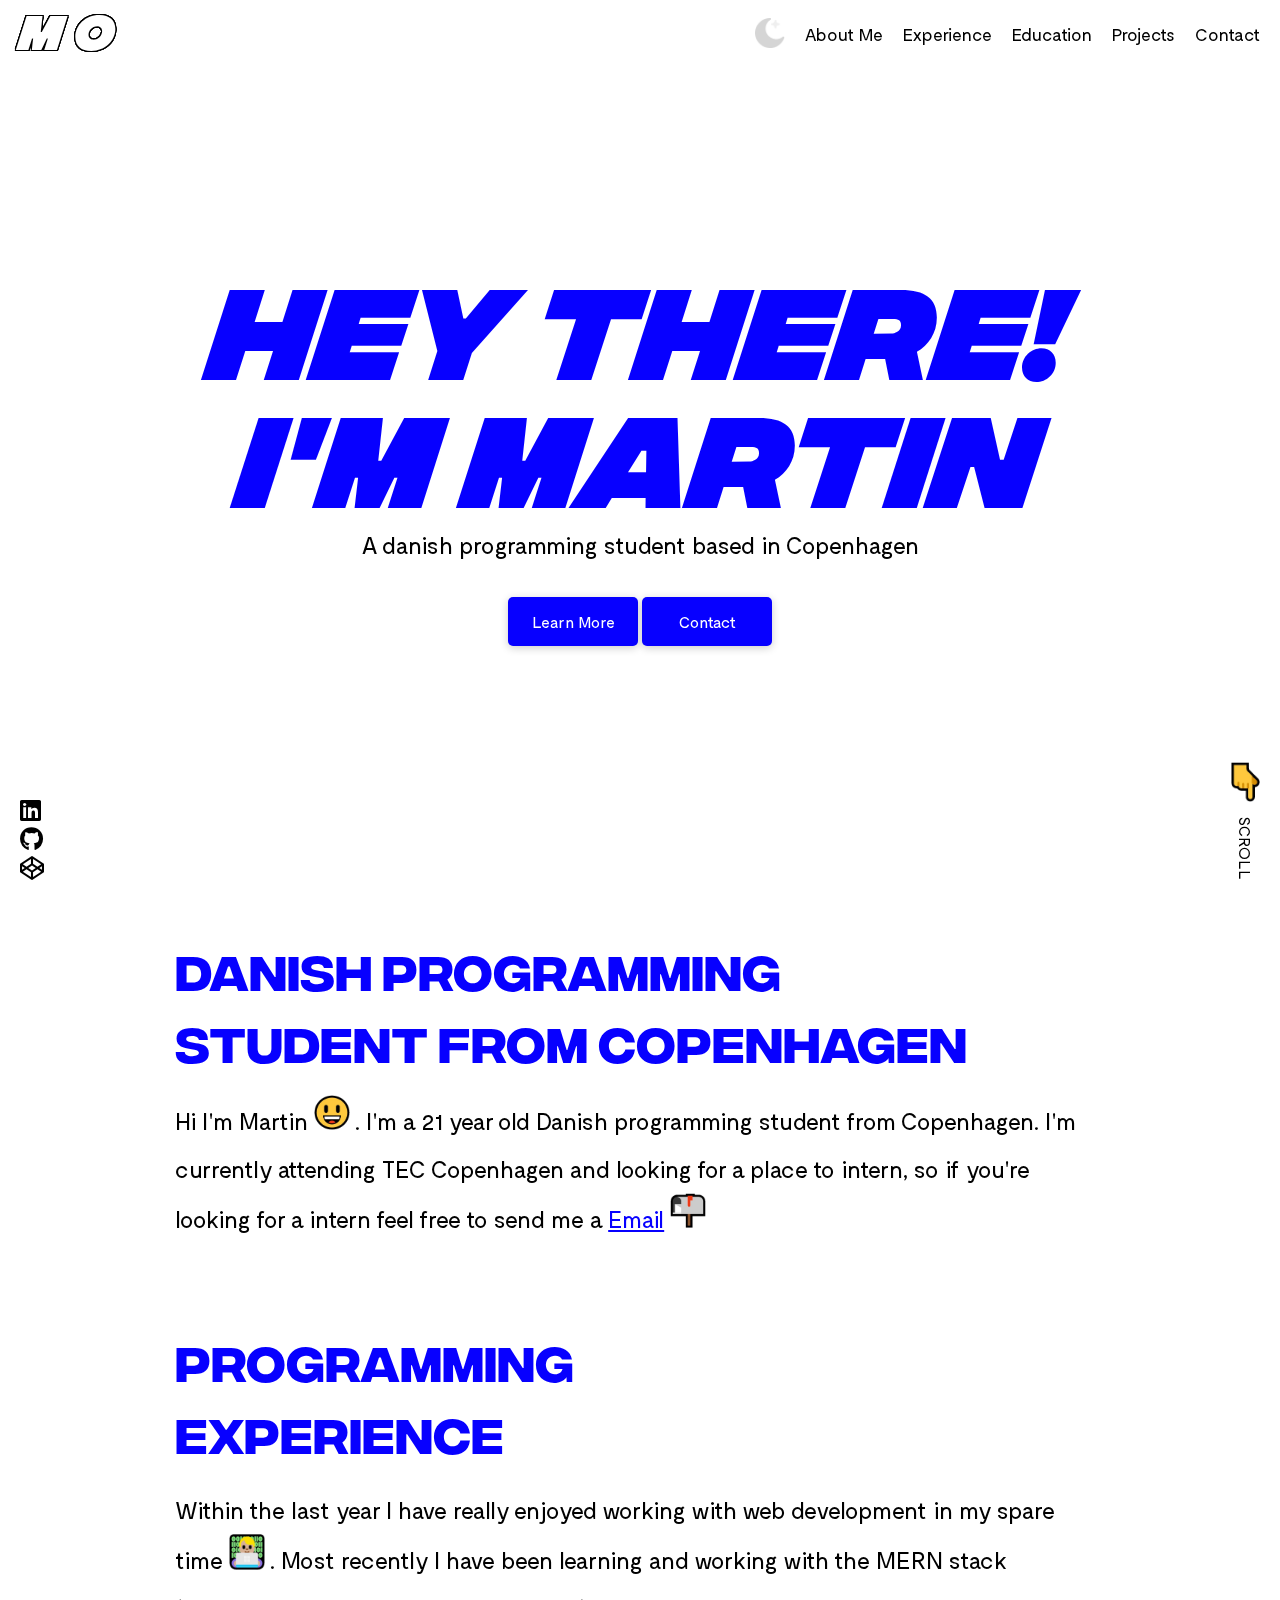
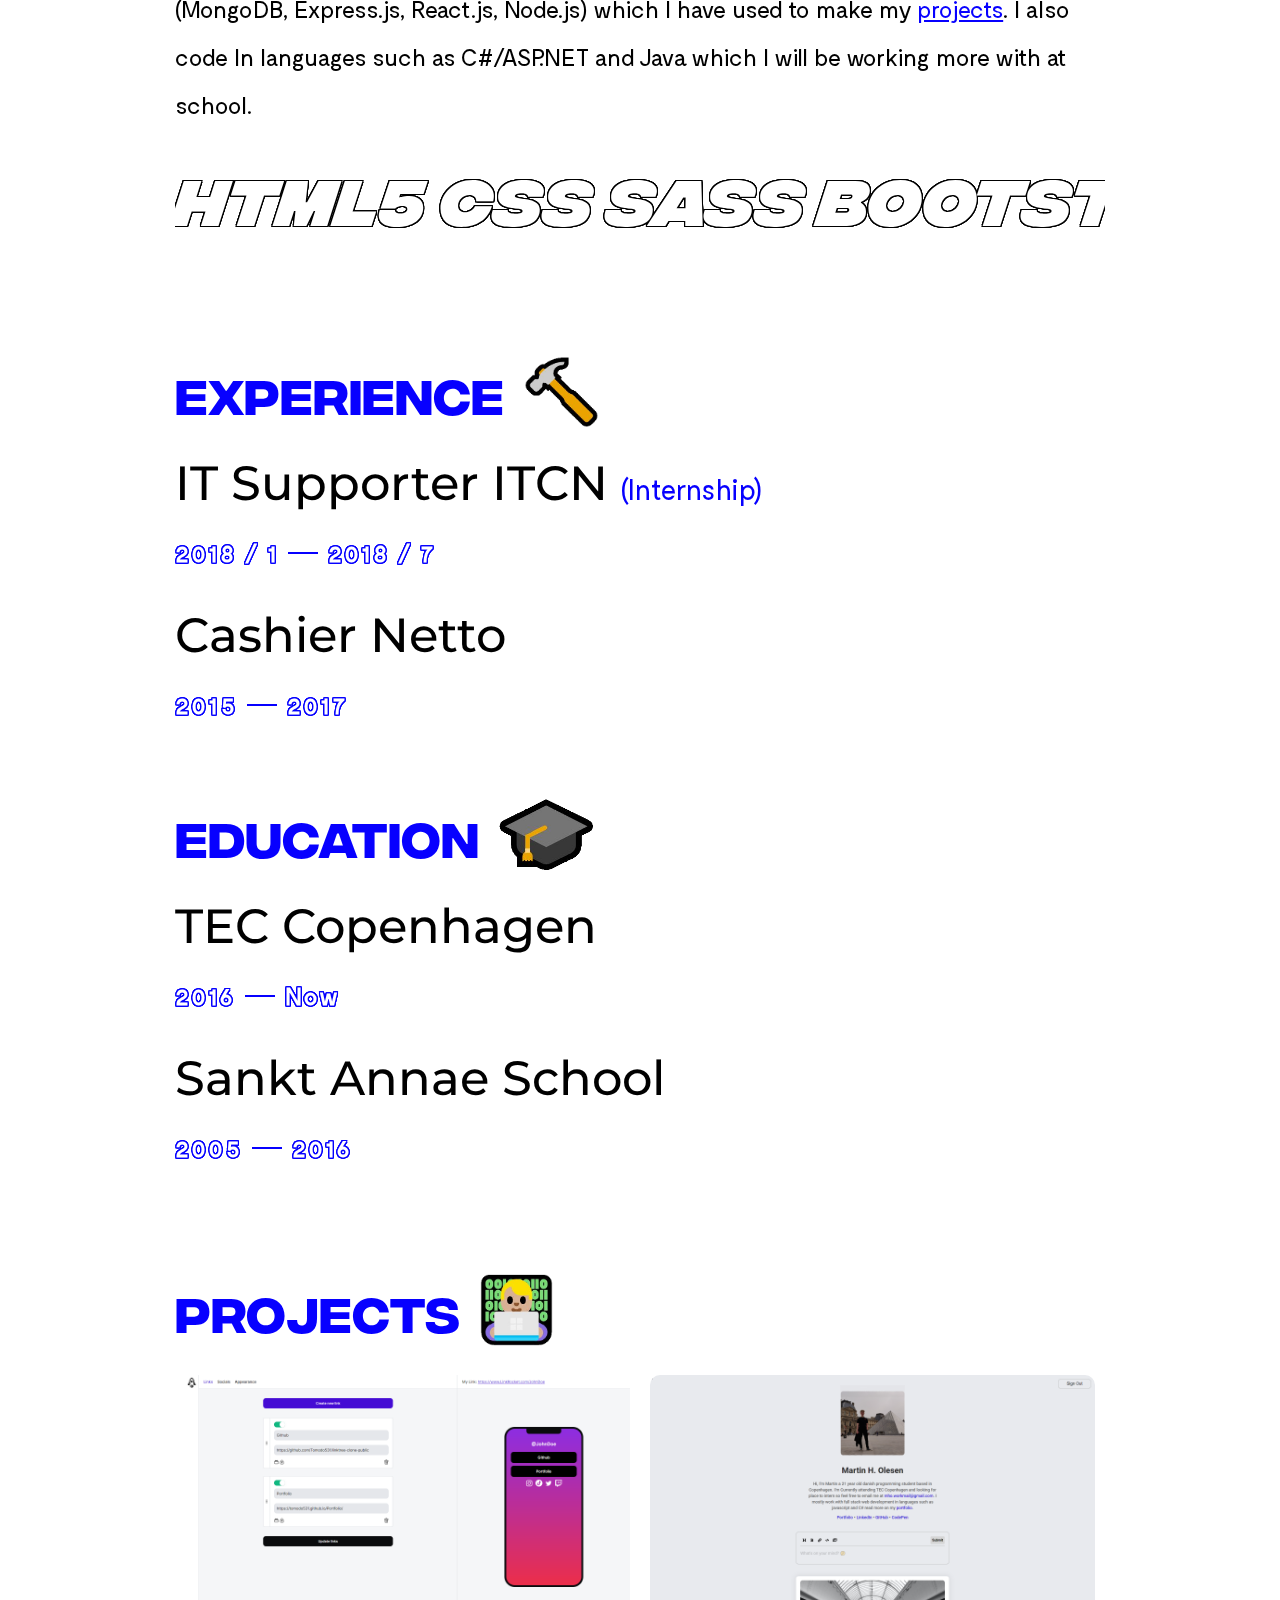
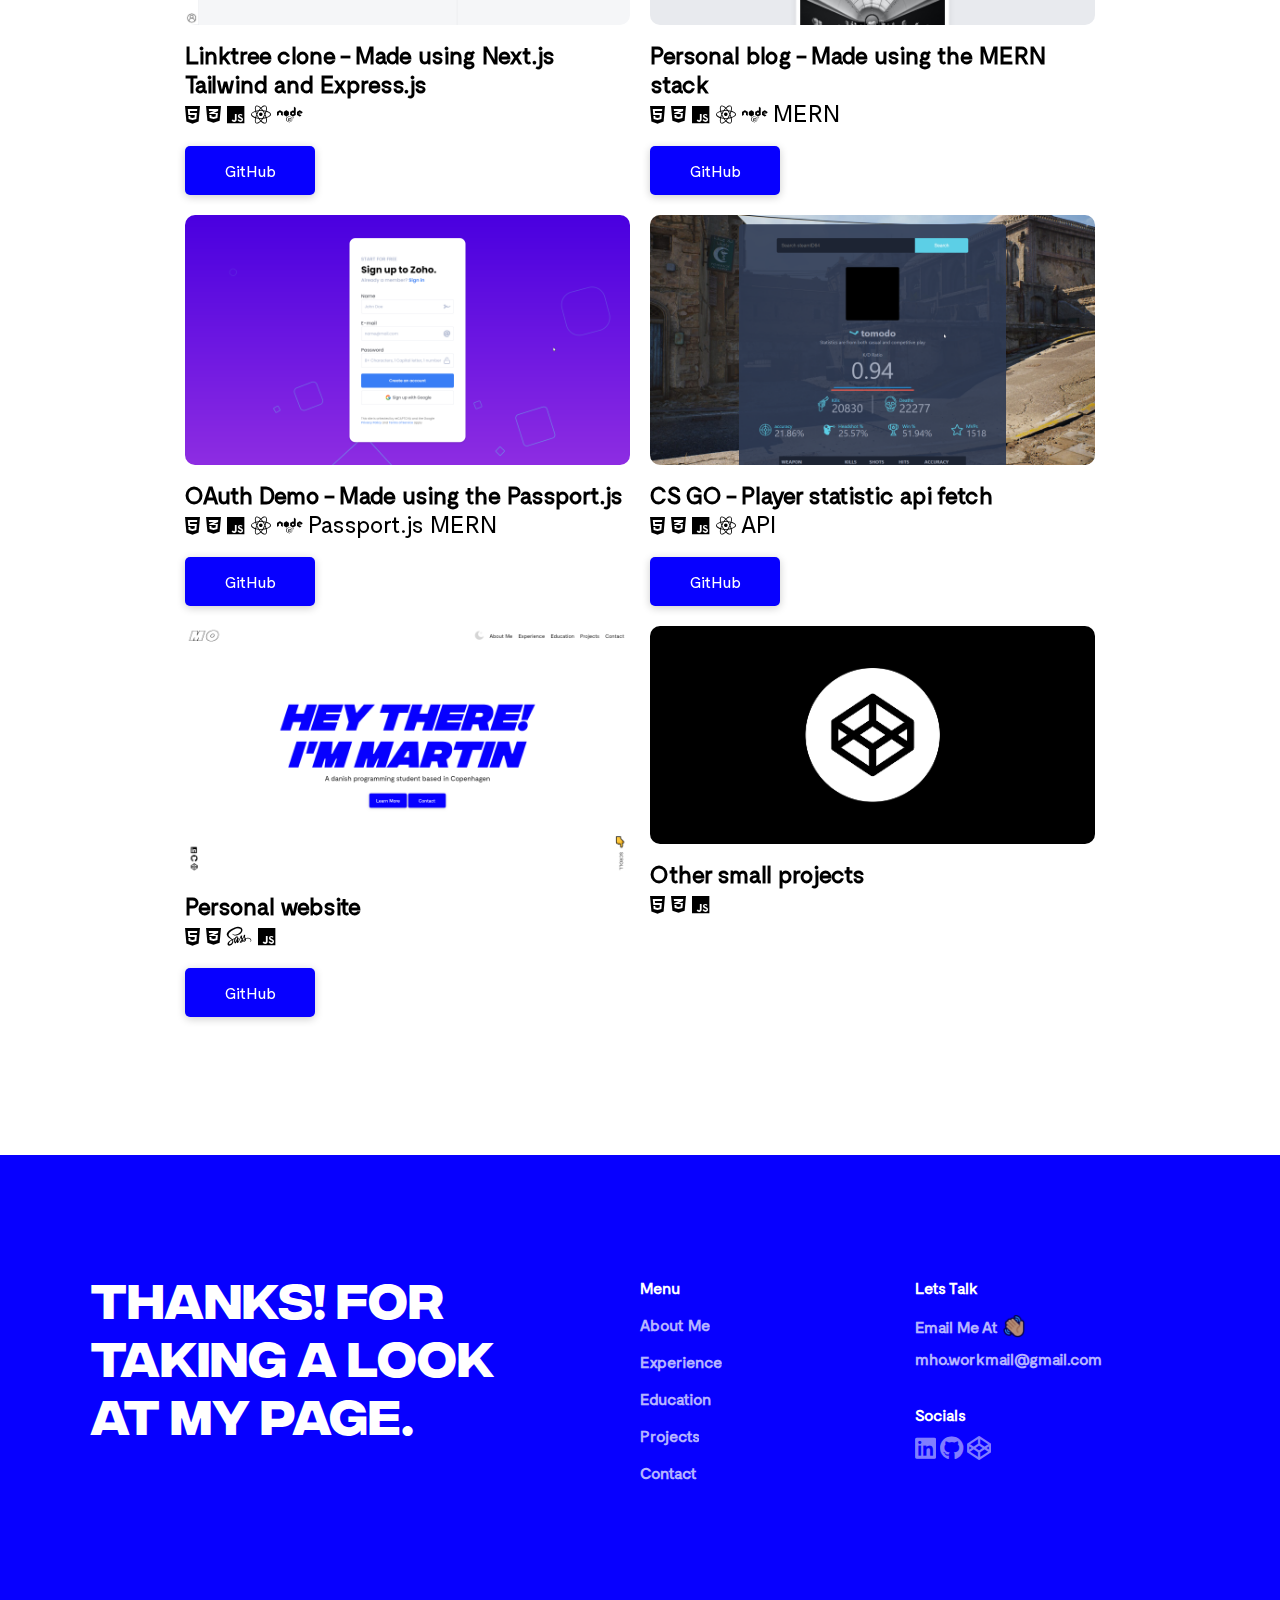
==== commit 29236dc8: "Add new project" ====
--- a/index.html
+++ b/index.html
@@ -161,6 +161,21 @@
                 <h1>Projects  <img loading="lazy" class="emojiProgrammer" src="images\Emoji\Programmer.png" alt=""></h1><br>
                 <div class="projects__grid">
                     <div>
+                        <a href="https://clone-linktree.herokuapp.com/" aria-label="Project" target="_blank">
+                            <img loading="lazy" src="images/Projects/LinkTreeClone.png" alt="">
+                        </a>
+                        
+                        <h3>Linktree clone - Made using Next.js Tailwind and Express.js</h3>
+                        <p class="projects__title">
+                            <i class="fab fa-html5"></i> 
+                            <i class="fab fa-css3-alt"></i> 
+                            <i class="fab fa-js"></i>
+                            <i class="fab fa-react"></i>
+                            <i class="fab fa-node"></i>
+                        </p><br>
+                        <a class="link__button" href="https://github.com/Tomodo531/linktree-clone-public" aria-label="Github project" target="_blank">GitHub</a>
+                    </div>
+                    <div>
                         <a href="https://blog-react-slate.herokuapp.com/" aria-label="Project" target="_blank">
                             <img loading="lazy" src="images/Projects/blogScreenshot.png" alt="">
                         </a>
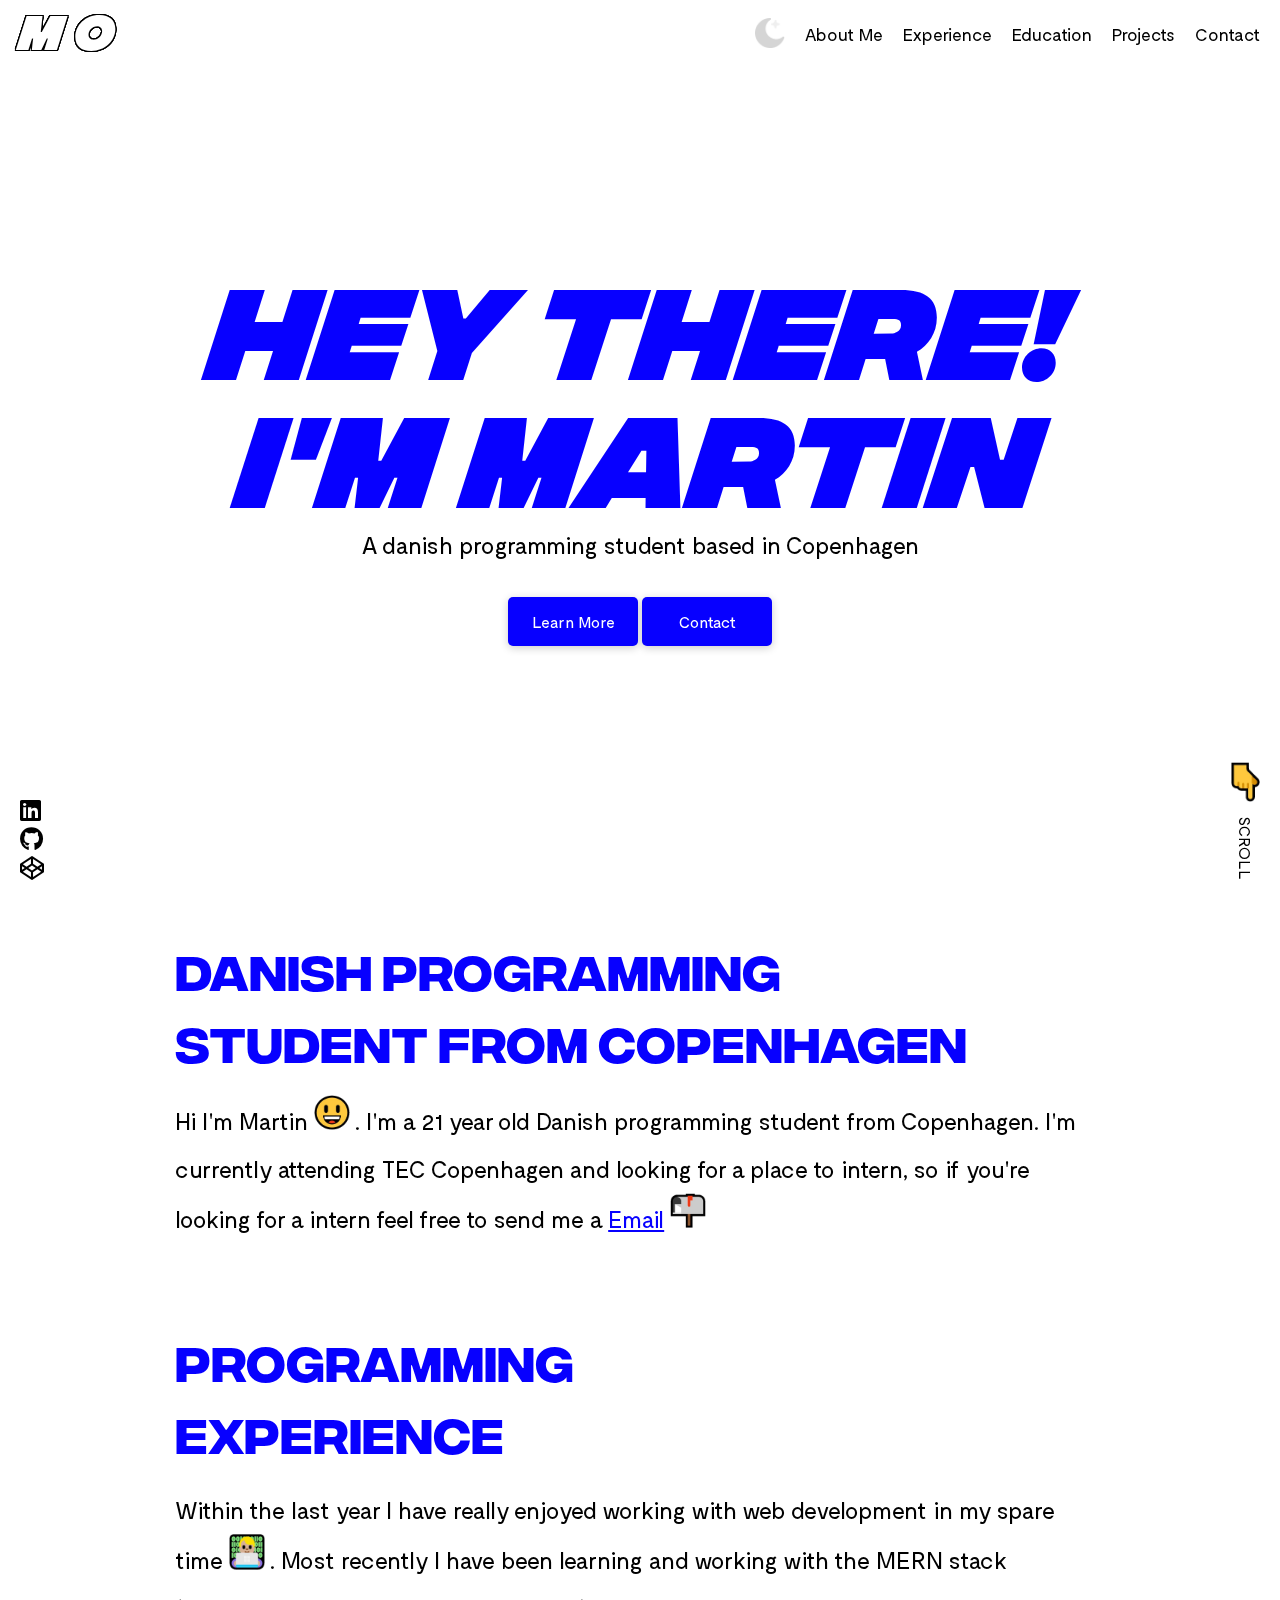
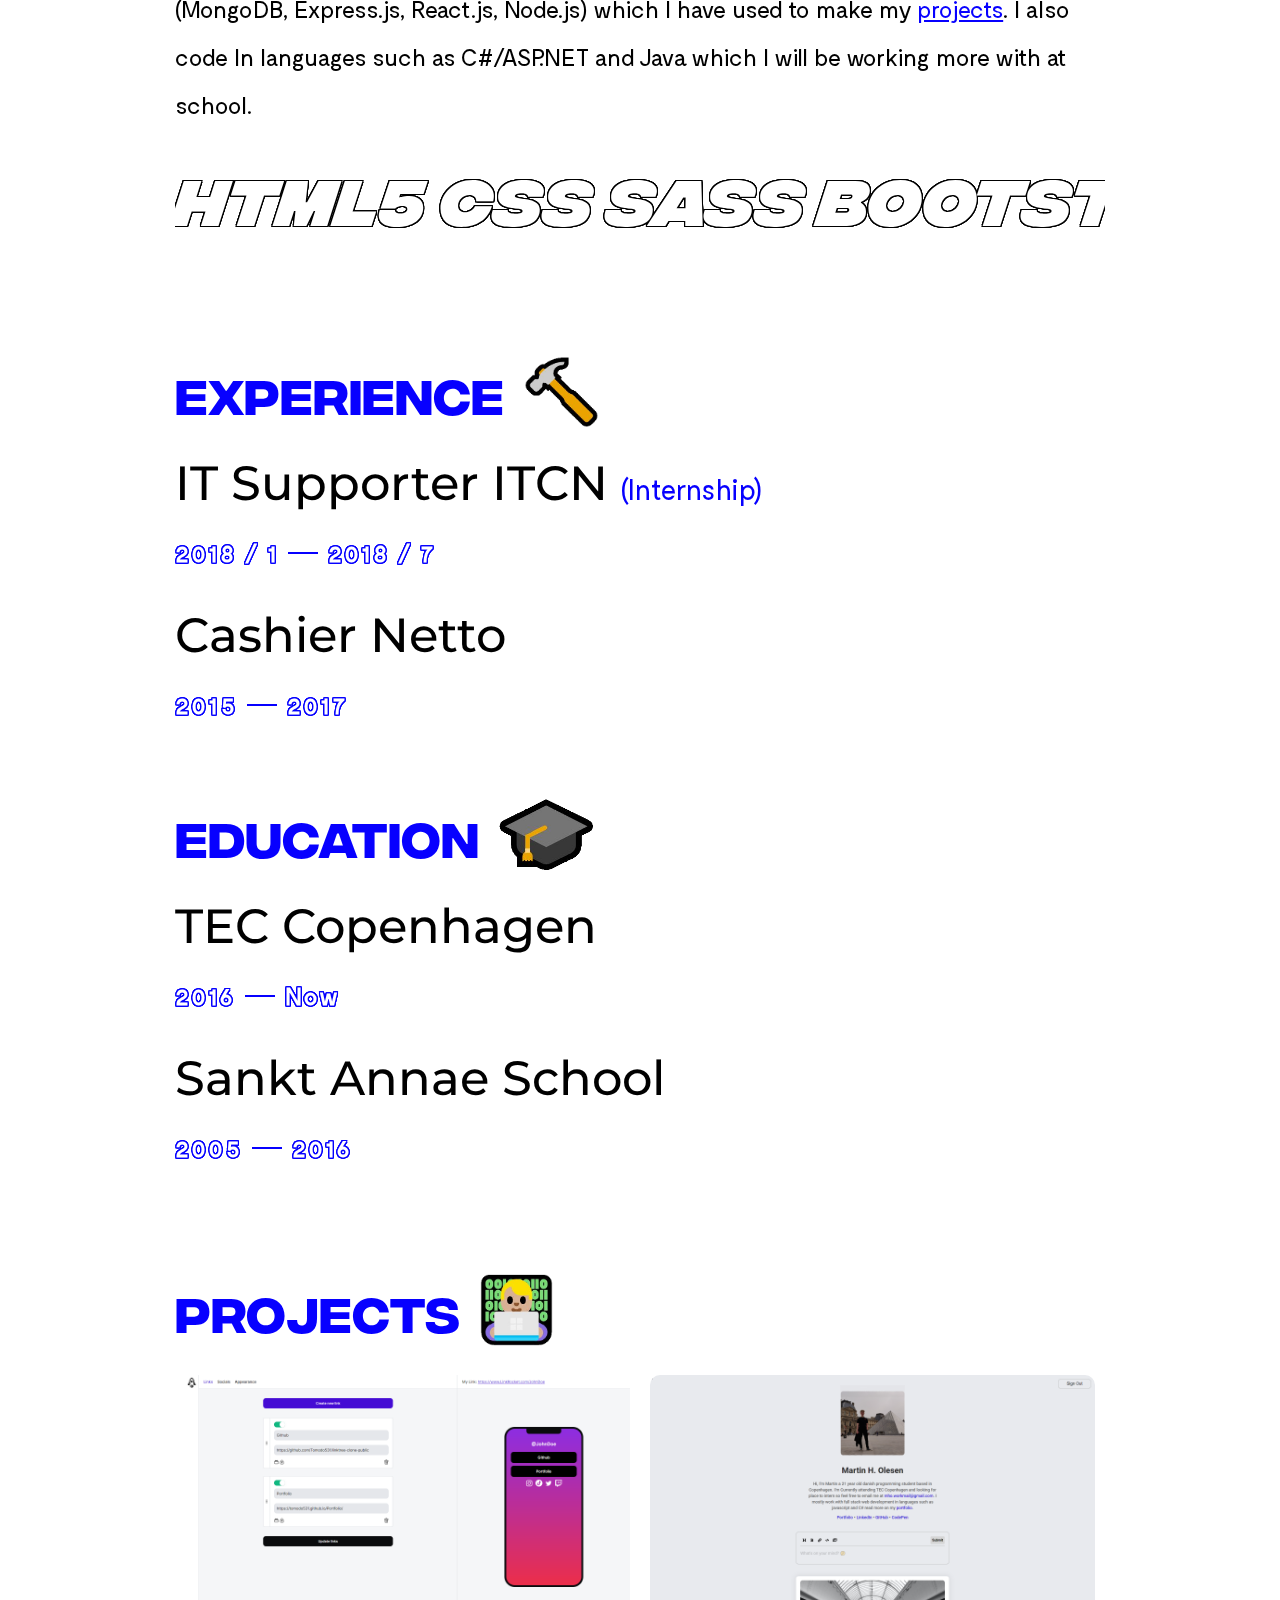
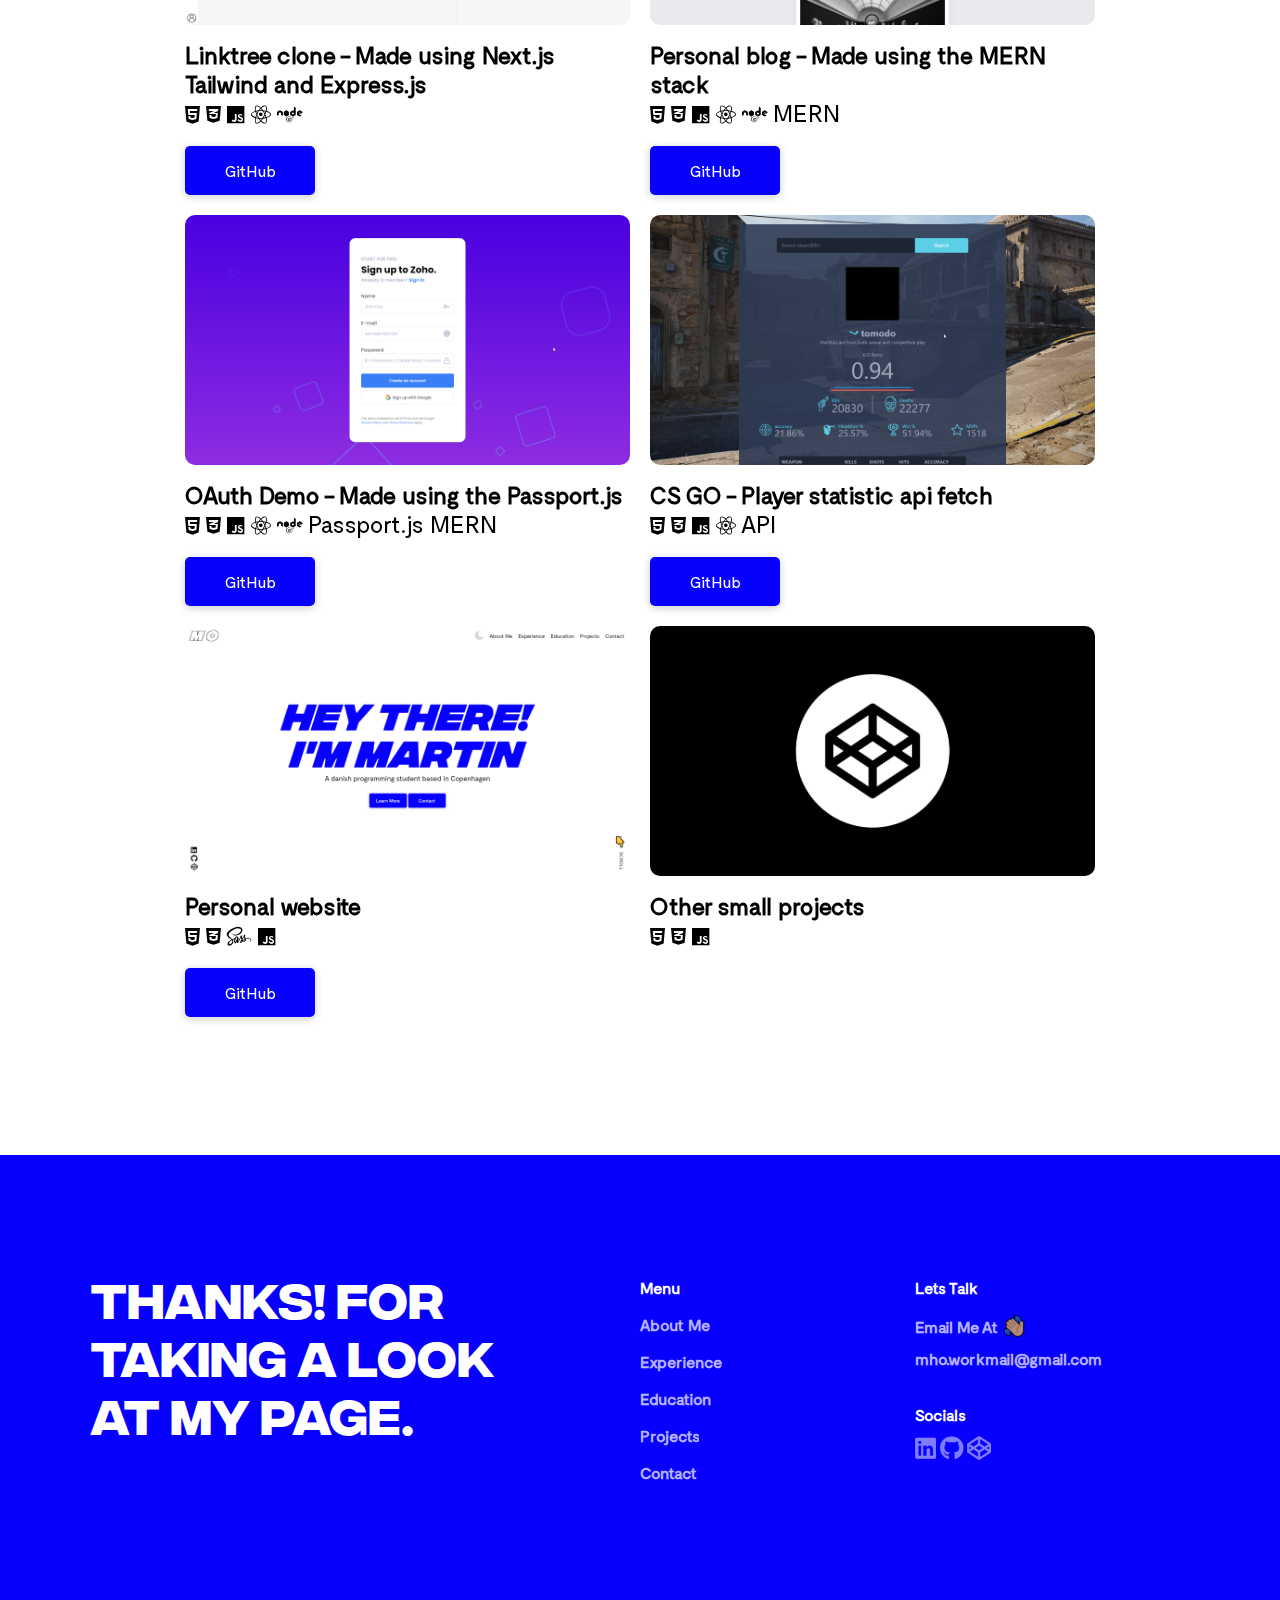
==== commit 7ae881c3: "Update index.html" ====
--- a/index.html
+++ b/index.html
@@ -55,7 +55,7 @@
                 </li>
 
                 <li>
-                    <a href="mailto:mho.workmail@gmail.com" target="_blank" aria-label="Opens Email">Contact</a>
+                    <a href="mailto:tomodo531@gmail.com" target="_blank" aria-label="Opens Email">Contact</a>
                 </li>
             </ul>
         </nav>
@@ -65,7 +65,7 @@
             <!-- <h1>Martin<br>Olesen</h1> -->
             <h2>A danish programming student based in Copenhagen</h2><br><br>
             <a href="javascript:;" onclick="scrollFunc(this.id);" id="about" class="link__button">Learn More</a>
-            <a href="mailto:mho.workmail@gmail.com" target="_blank" class="link__button">Contact</a>
+            <a href="mailto:tomodo531@gmail.com" target="_blank" class="link__button">Contact</a>
         </div>
 
         <div class="socials">
@@ -103,7 +103,7 @@
                 . I'm a 21 year old Danish programming student from
                 Copenhagen. I'm currently attending TEC Copenhagen and
                 looking for a place to intern, so if you're looking for a intern feel free to send me a
-                <a href="mailto:mho.workmail@gmail.com" target="_blank" aria-label="Opens Email" class="blue-links-underline">Email</a> <img loading="lazy" src="images\Emoji\Mailbox.png" alt="">
+                <a href="mailto:tomodo531@gmail.com" target="_blank" aria-label="Opens Email" class="blue-links-underline">Email</a> <img loading="lazy" src="images\Emoji\Mailbox.png" alt="">
             </p>
         </div>
 
@@ -281,7 +281,7 @@
                     </li>
     
                     <li>
-                        <a href="mailto:mho.workmail@gmail.com" target="_blank" aria-label="Opens Email">Contact</a>
+                        <a href="mailto:tomodo531@gmail.com" target="_blank" aria-label="Opens Email">Contact</a>
                     </li>
                 </ul>
             </div>
@@ -294,7 +294,7 @@
     
                     <li class="footerContainer__contact">
                         <span class="footer-link">Email Me At <img loading="lazy" class="emojiHand" src="images/Emoji/Waving.png" alt=""></span><br>
-                        <a class="footer-link" href="mailto:mho.workmail@gmail.com">mho.workmail@gmail.com</a><br>
+                        <a class="footer-link" href="mailto:tomodo531@gmail.com">mho.workmail@gmail.com</a><br>
                     </li>
     
                     <li>
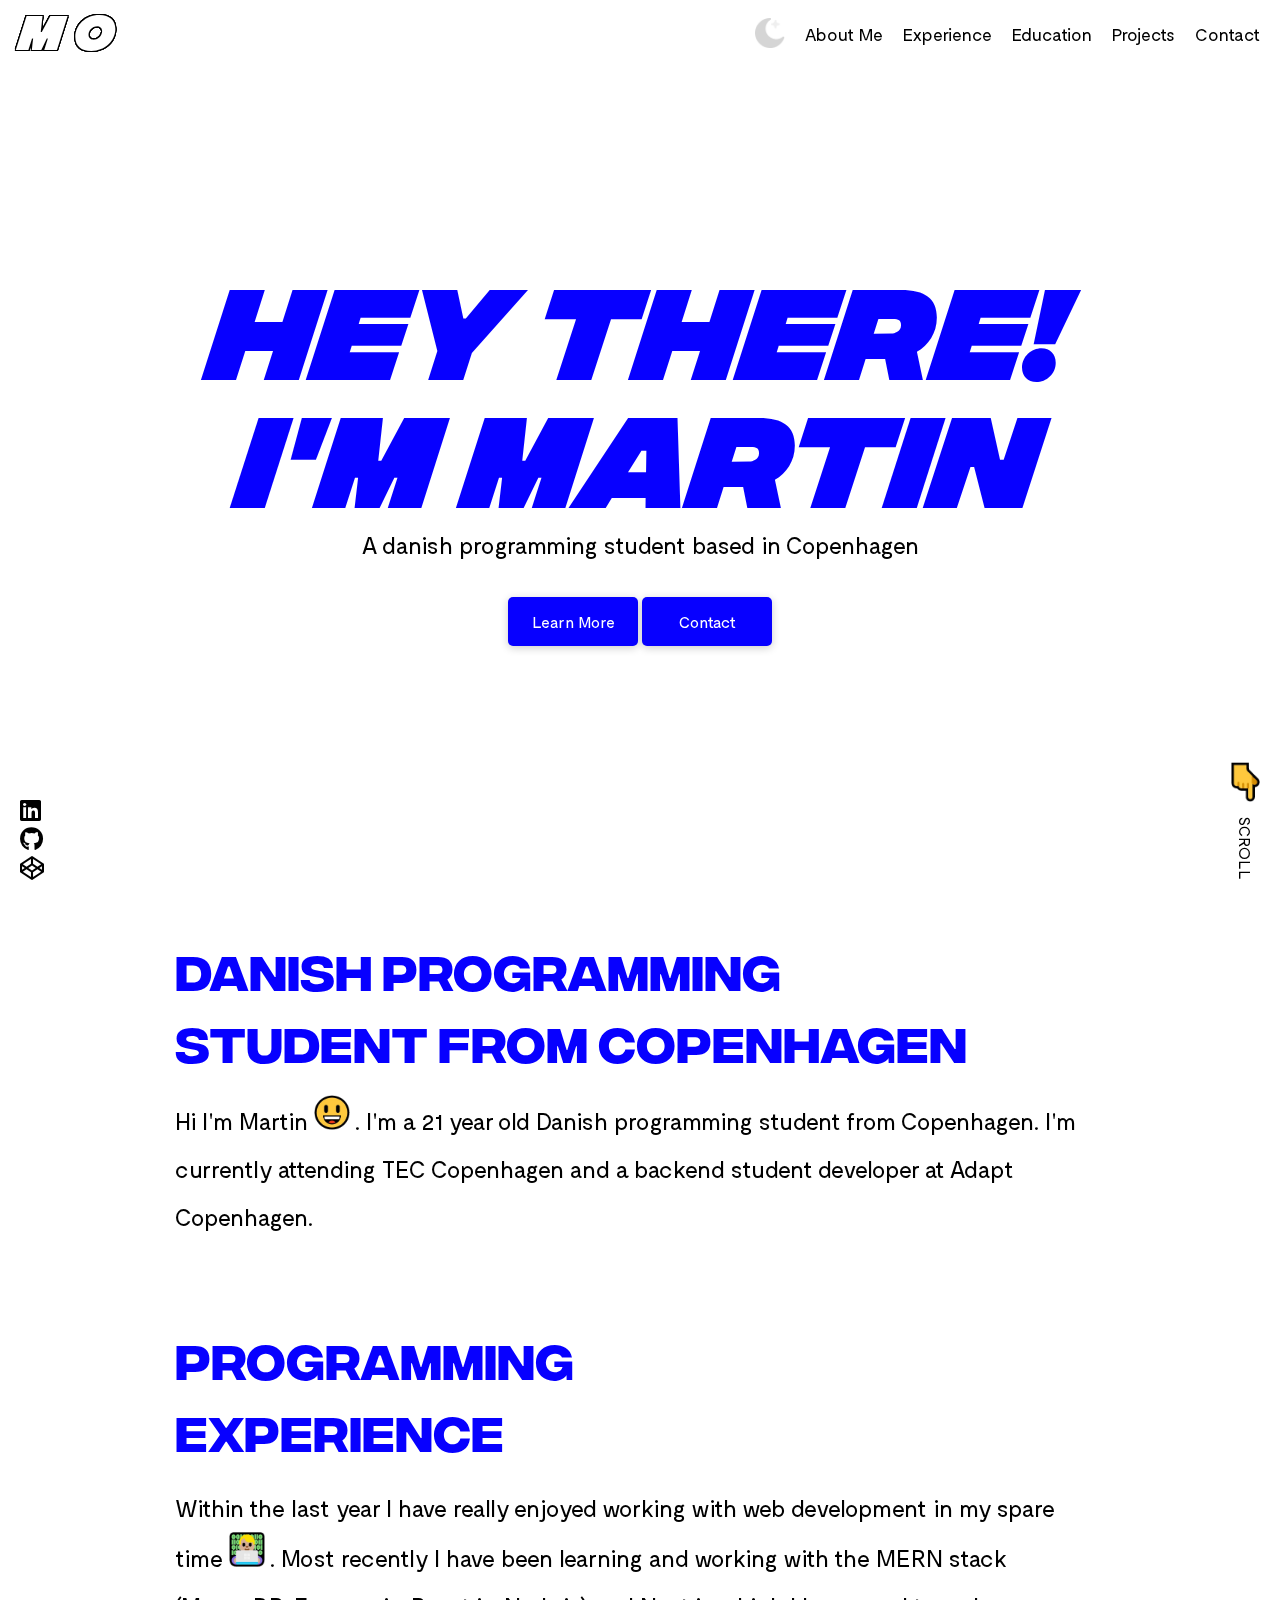
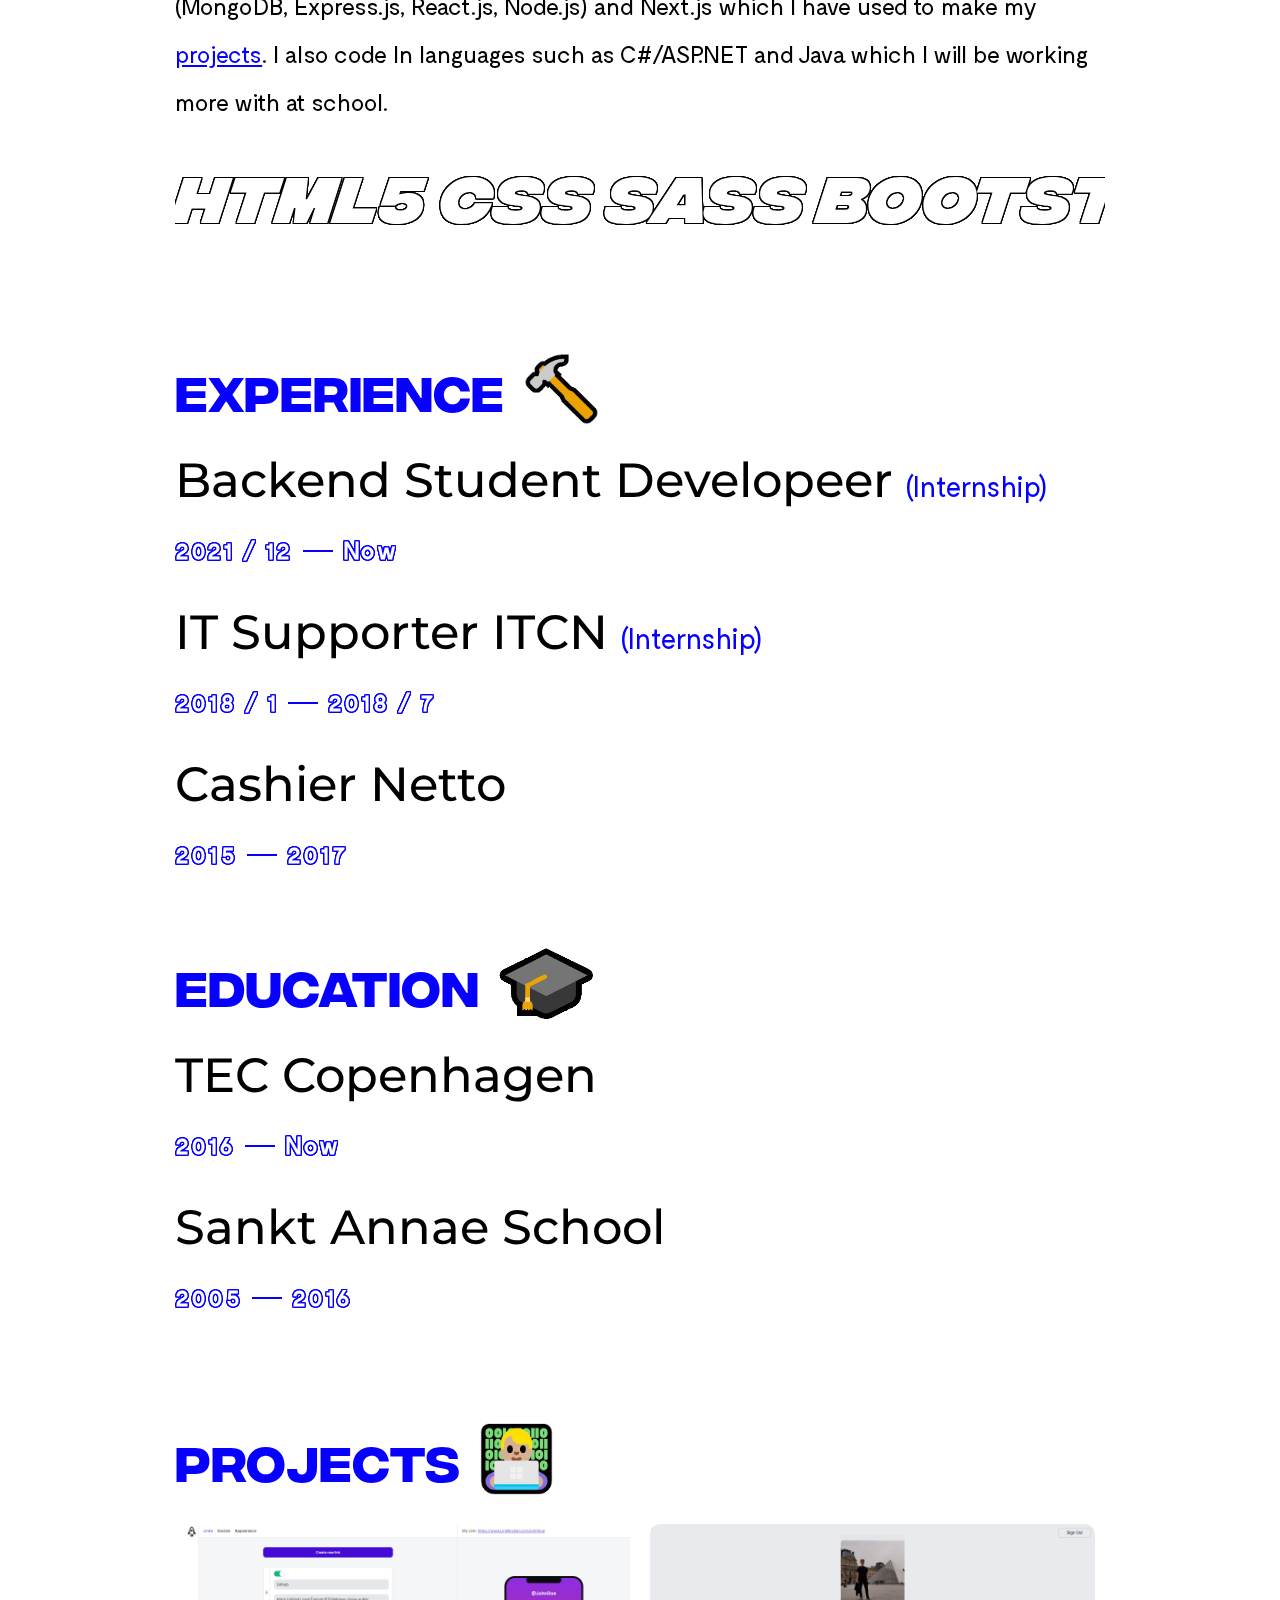
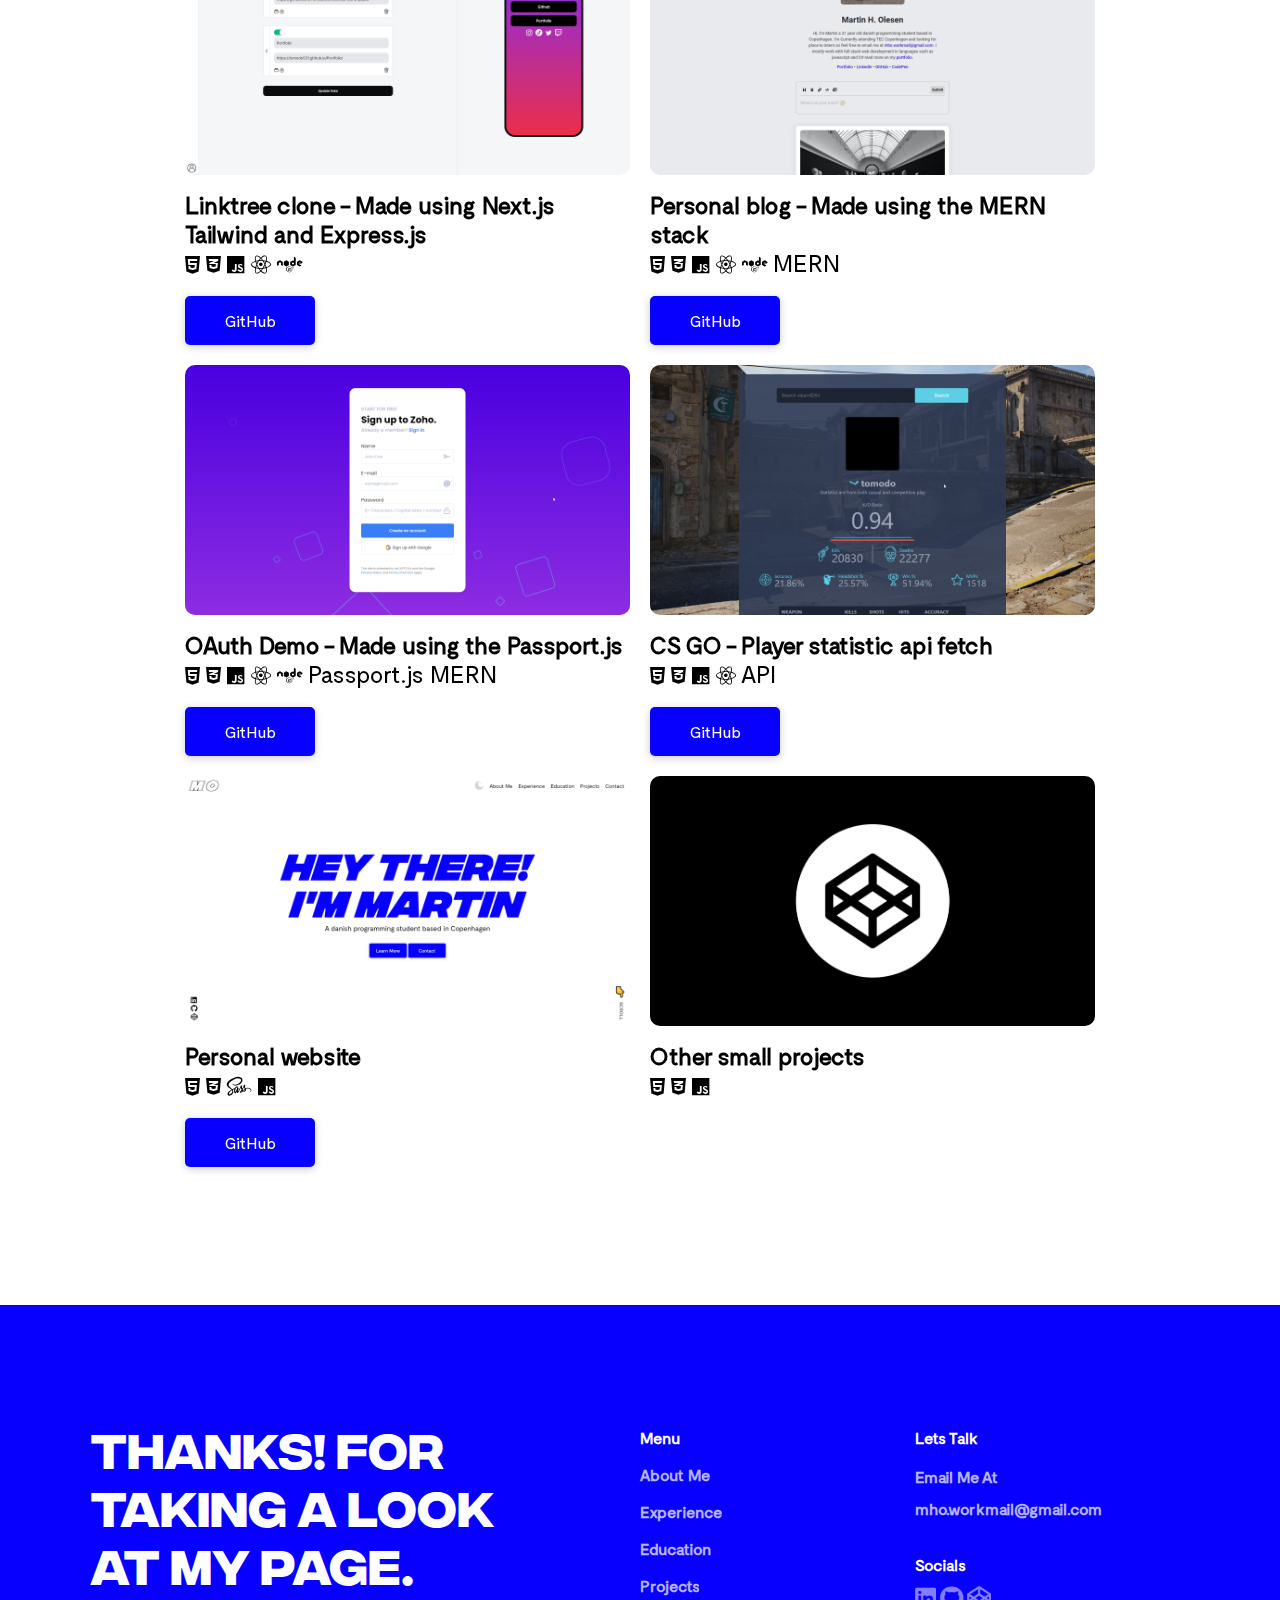
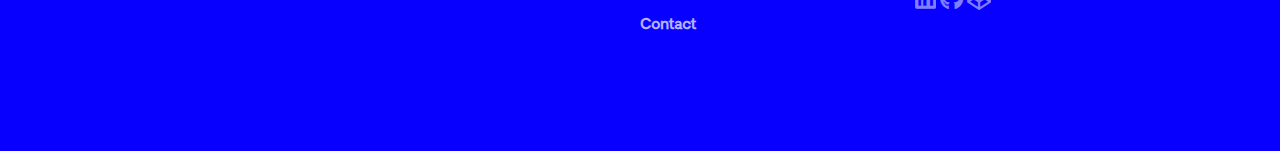
==== commit bb5bedcb: "Update index.html" ====
--- a/index.html
+++ b/index.html
@@ -102,8 +102,8 @@
                 <img loading="lazy" class="hover__image_active" src="images\Emoji\Smiley.png" alt="">
                 . I'm a 21 year old Danish programming student from
                 Copenhagen. I'm currently attending TEC Copenhagen and
-                looking for a place to intern, so if you're looking for a intern feel free to send me a
-                <a href="mailto:tomodo531@gmail.com" target="_blank" aria-label="Opens Email" class="blue-links-underline">Email</a> <img loading="lazy" src="images\Emoji\Mailbox.png" alt="">
+                a backend student developer at Adapt Copenhagen.
+                <!-- <a href="mailto:tomodo531@gmail.com" target="_blank" aria-label="Opens Email" class="blue-links-underline">Email</a> <img loading="lazy" src="images\Emoji\Mailbox.png" alt=""> -->
             </p>
         </div>
 
@@ -114,7 +114,7 @@
             </h1><br>
             <p>
                 Within the last year I have really enjoyed working with web development in
-                my spare time <img loading="lazy" src="images\Emoji\Programmer.png" alt=""> . Most recently I have been learning and working with the MERN stack (MongoDB, Express.js, React.js, Node.js) which I have used to make my 
+                my spare time <img loading="lazy" src="images\Emoji\Programmer.png" alt=""> . Most recently I have been learning and working with the MERN stack (MongoDB, Express.js, React.js, Node.js) and Next.js which I have used to make my 
                 <a href="javascript:;" onclick="scrollFunc(this.id);" id="projects">projects</a>. 
                 I also code In languages such as C#/ASP.NET and Java which I will be working more with at school.                
             </p><br>
@@ -136,6 +136,9 @@
     <section class="resume" id="resume">
         <div class="resume__section">
             <h1>Experience <img loading="lazy" class="emojiHammer" src="images\Emoji\Hammer.png" alt=""></h1><br>
+            
+            <h1 class="resume__name">Backend Student Developeer <span class="resume__nameBlue">(Internship)</span></h1><br>
+            <h2 class="blueText__border">2021 / 12 <span class="resume__line"></span> Now</h2>
 
             <h1 class="resume__name">IT Supporter ITCN <span class="resume__nameBlue">(Internship)</span></h1><br>
             <h2 class="blueText__border">2018 / 1 <span class="resume__line"></span> 2018 / 7</h2>
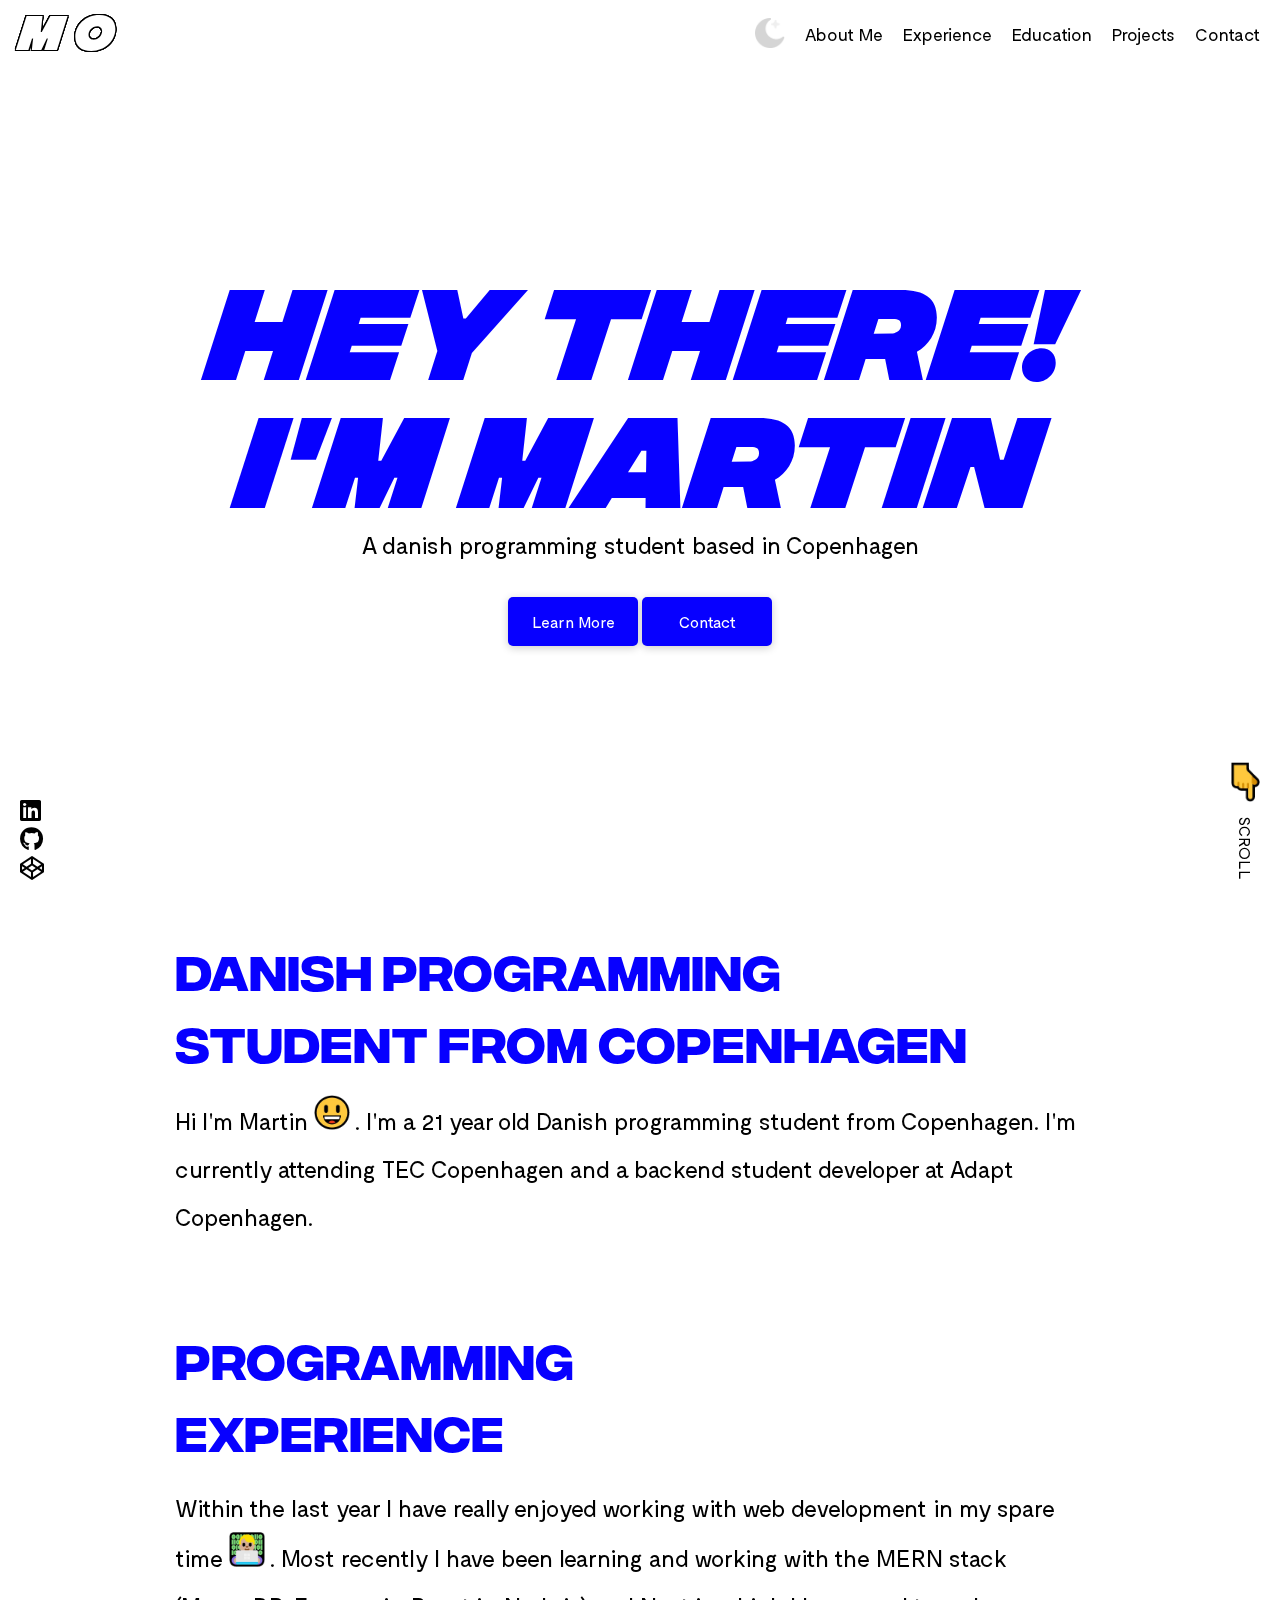
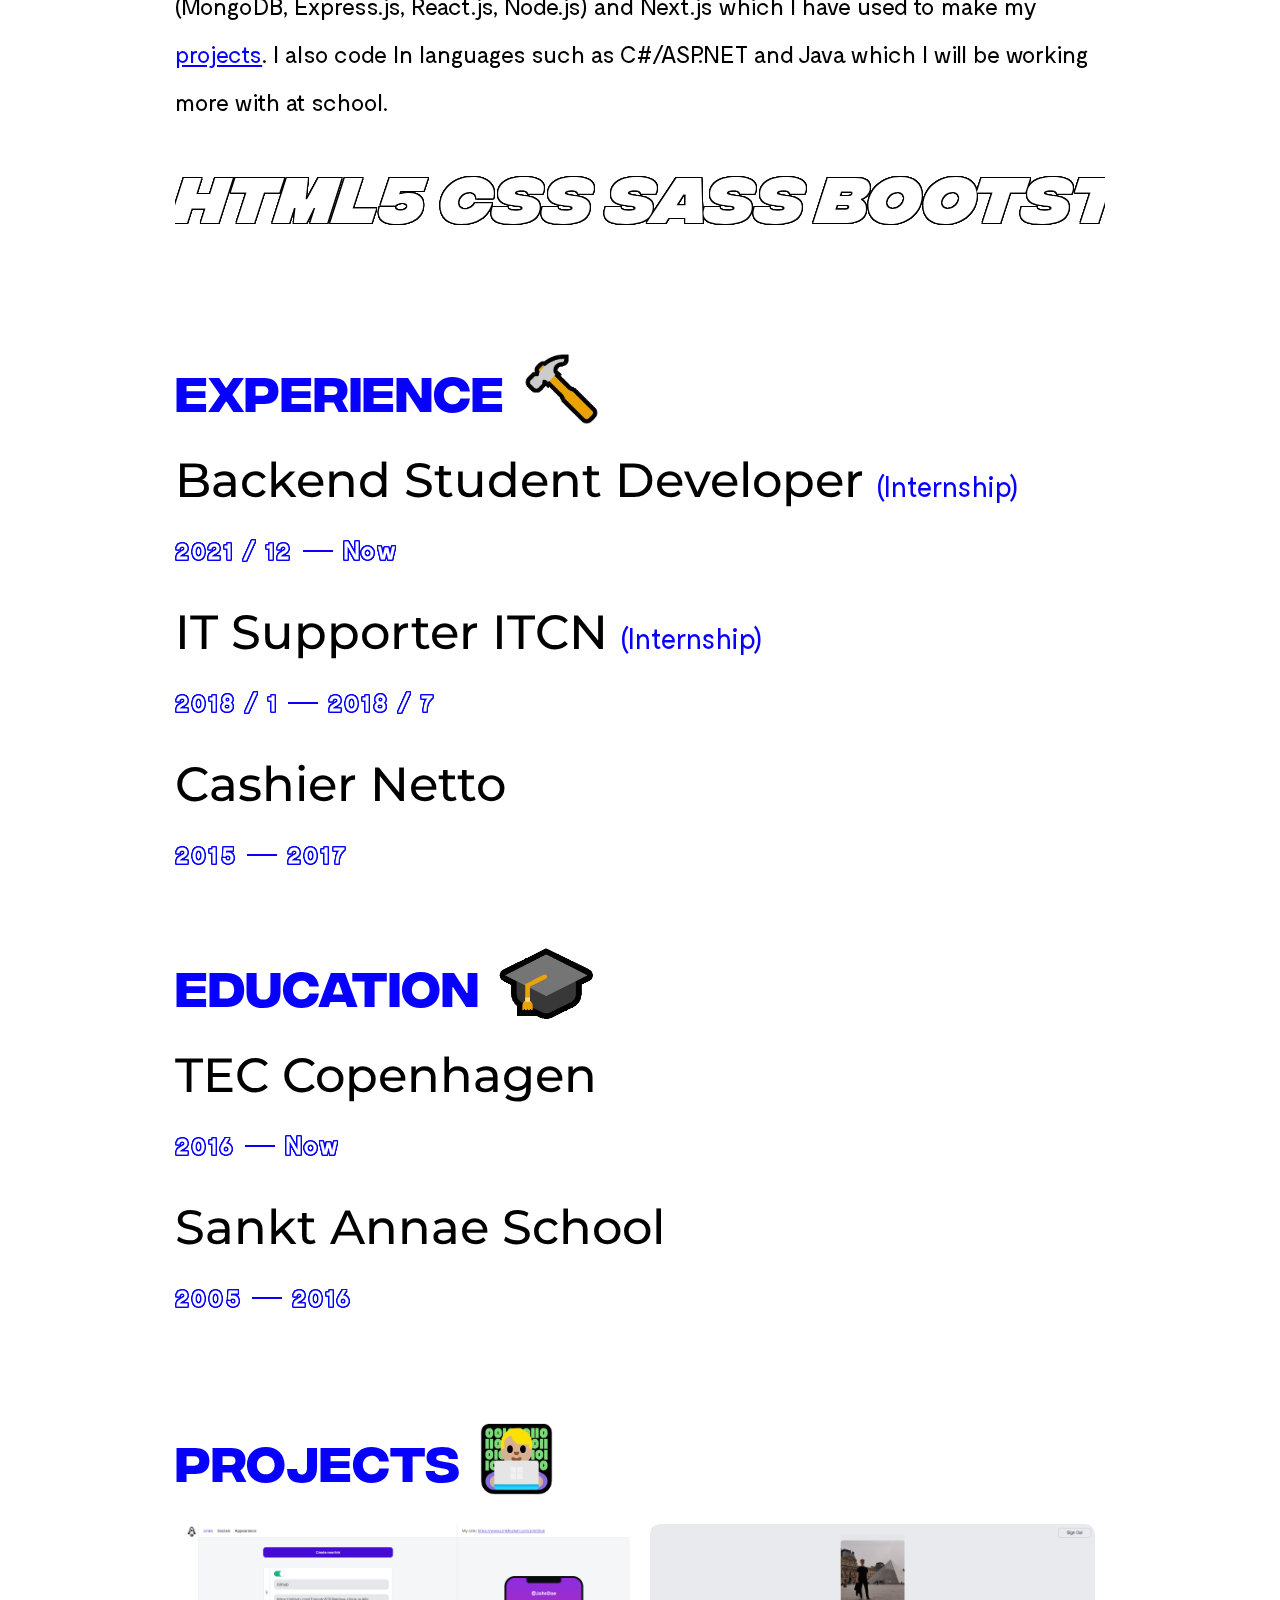
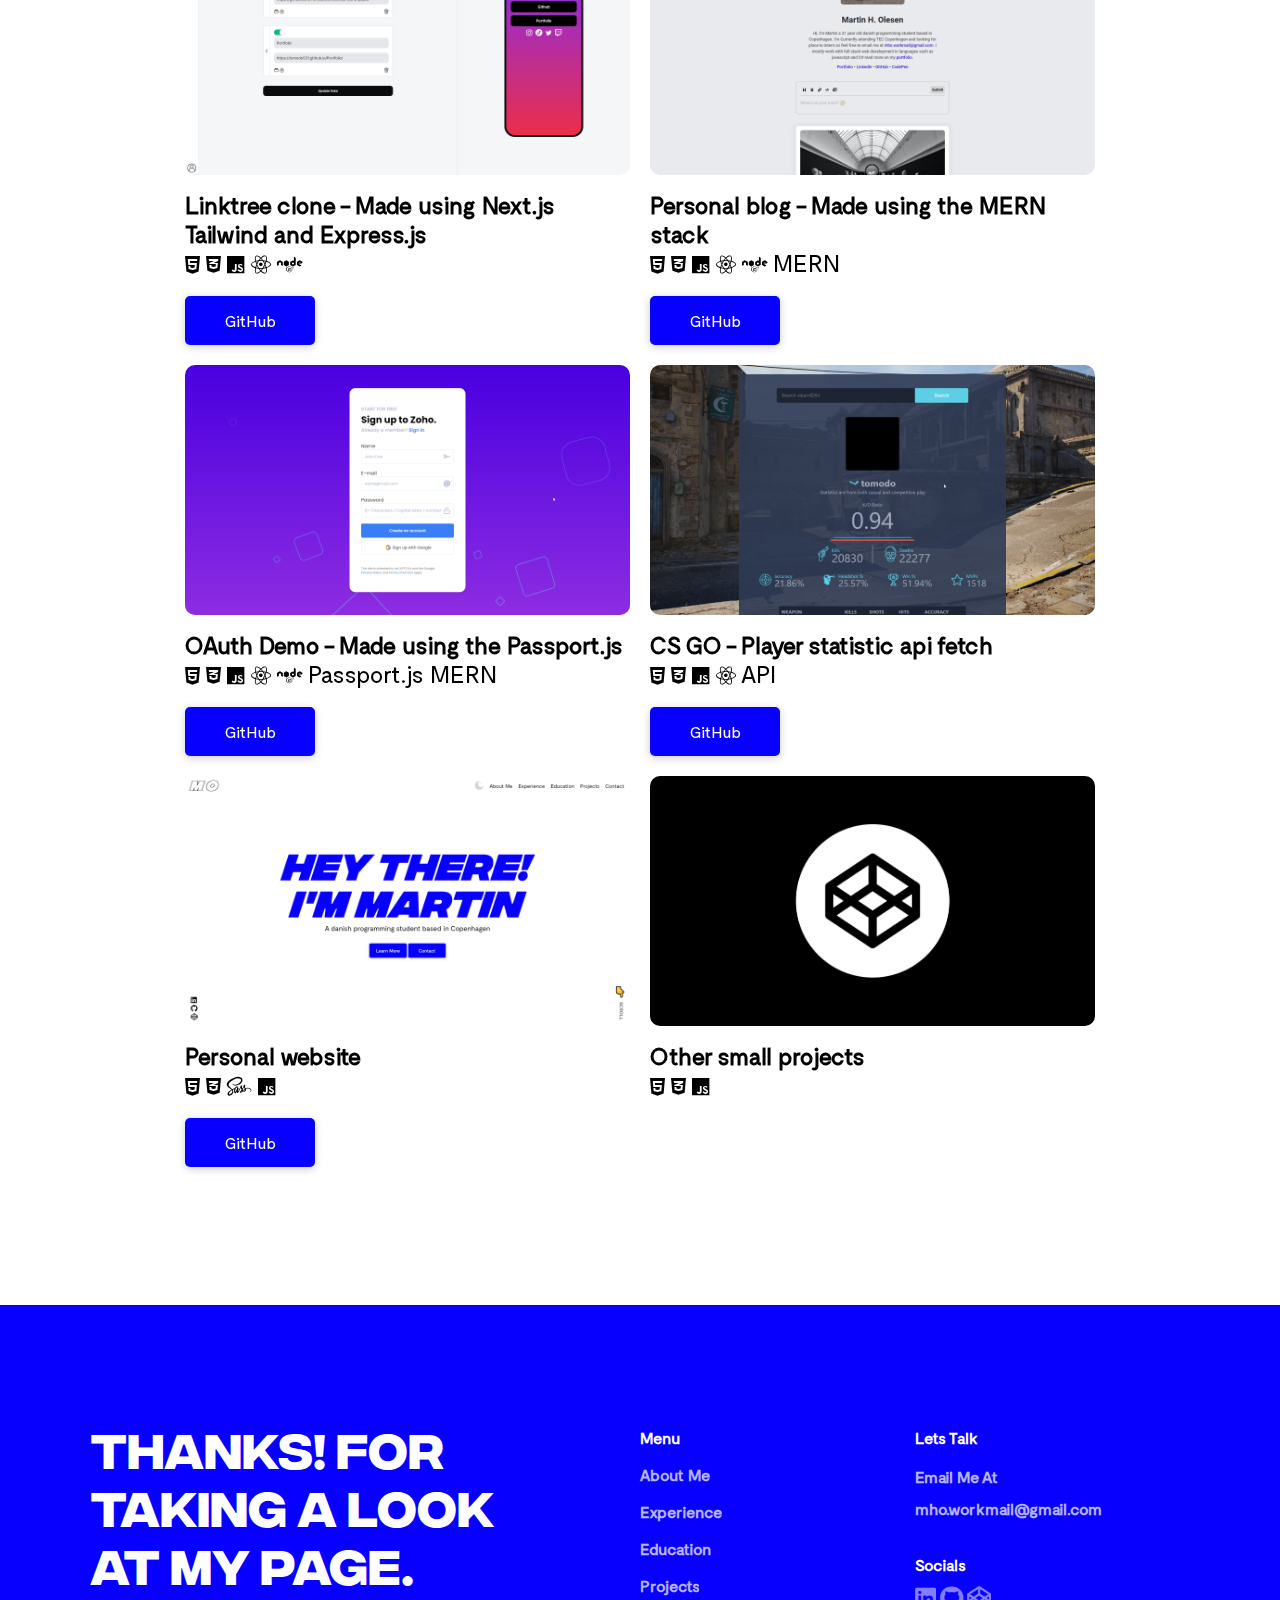
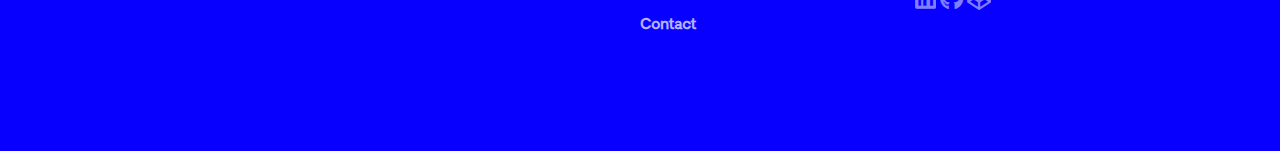
==== commit f165e102: "Update index.html" ====
--- a/index.html
+++ b/index.html
@@ -137,7 +137,7 @@
         <div class="resume__section">
             <h1>Experience <img loading="lazy" class="emojiHammer" src="images\Emoji\Hammer.png" alt=""></h1><br>
             
-            <h1 class="resume__name">Backend Student Developeer <span class="resume__nameBlue">(Internship)</span></h1><br>
+            <h1 class="resume__name">Backend Student Developer <span class="resume__nameBlue">(Internship)</span></h1><br>
             <h2 class="blueText__border">2021 / 12 <span class="resume__line"></span> Now</h2>
 
             <h1 class="resume__name">IT Supporter ITCN <span class="resume__nameBlue">(Internship)</span></h1><br>
